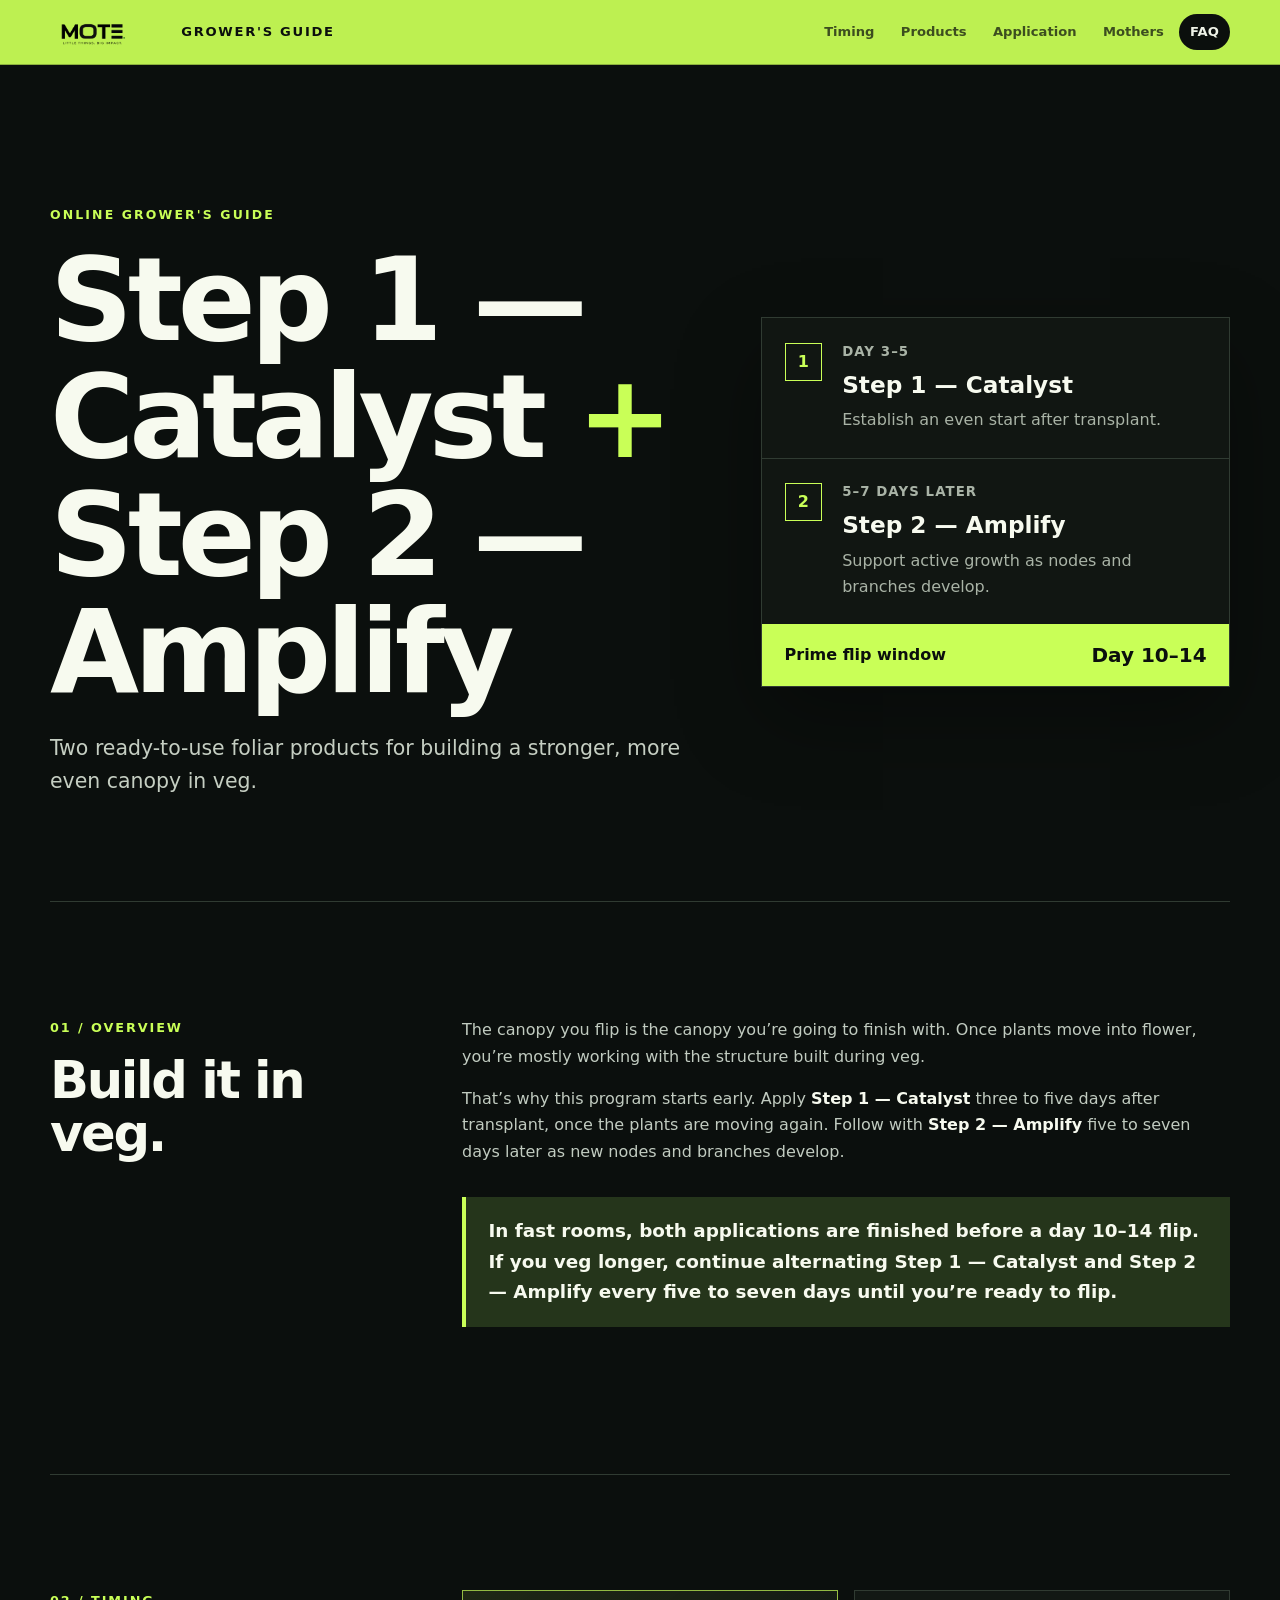
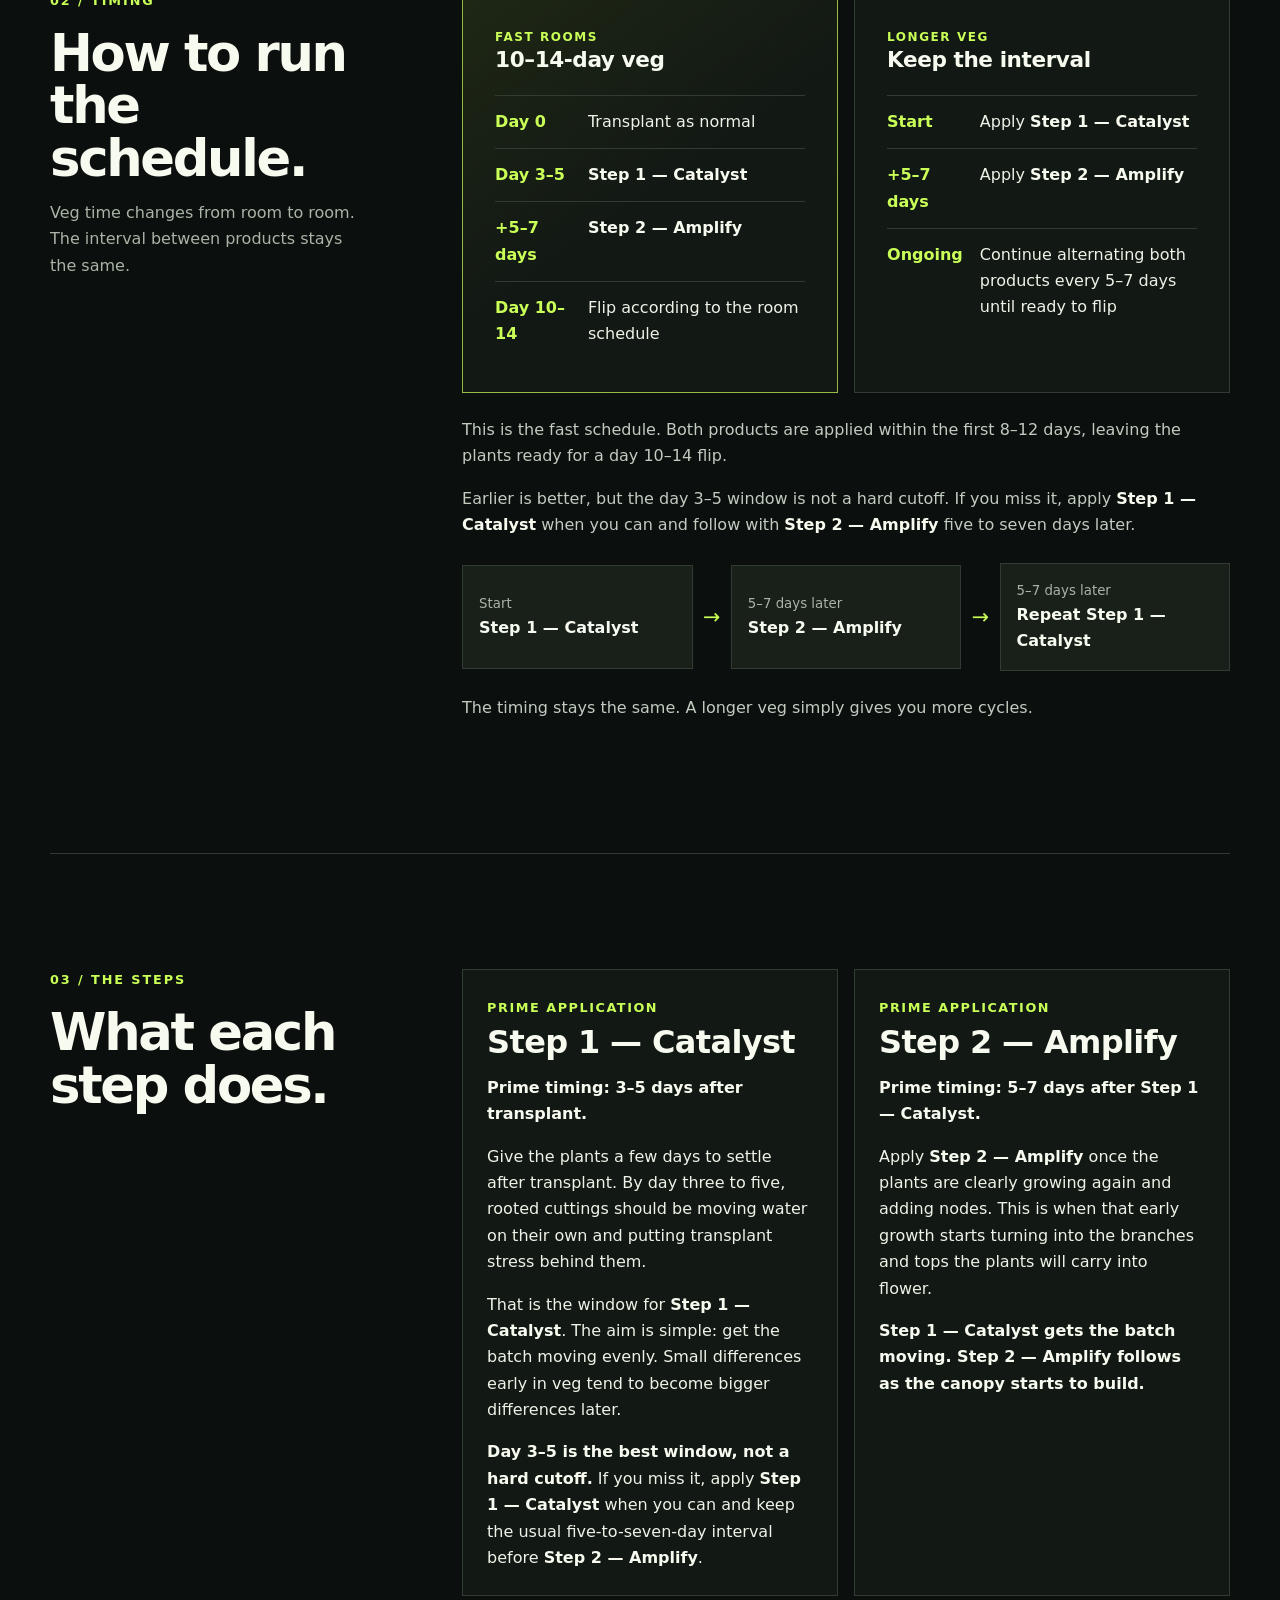
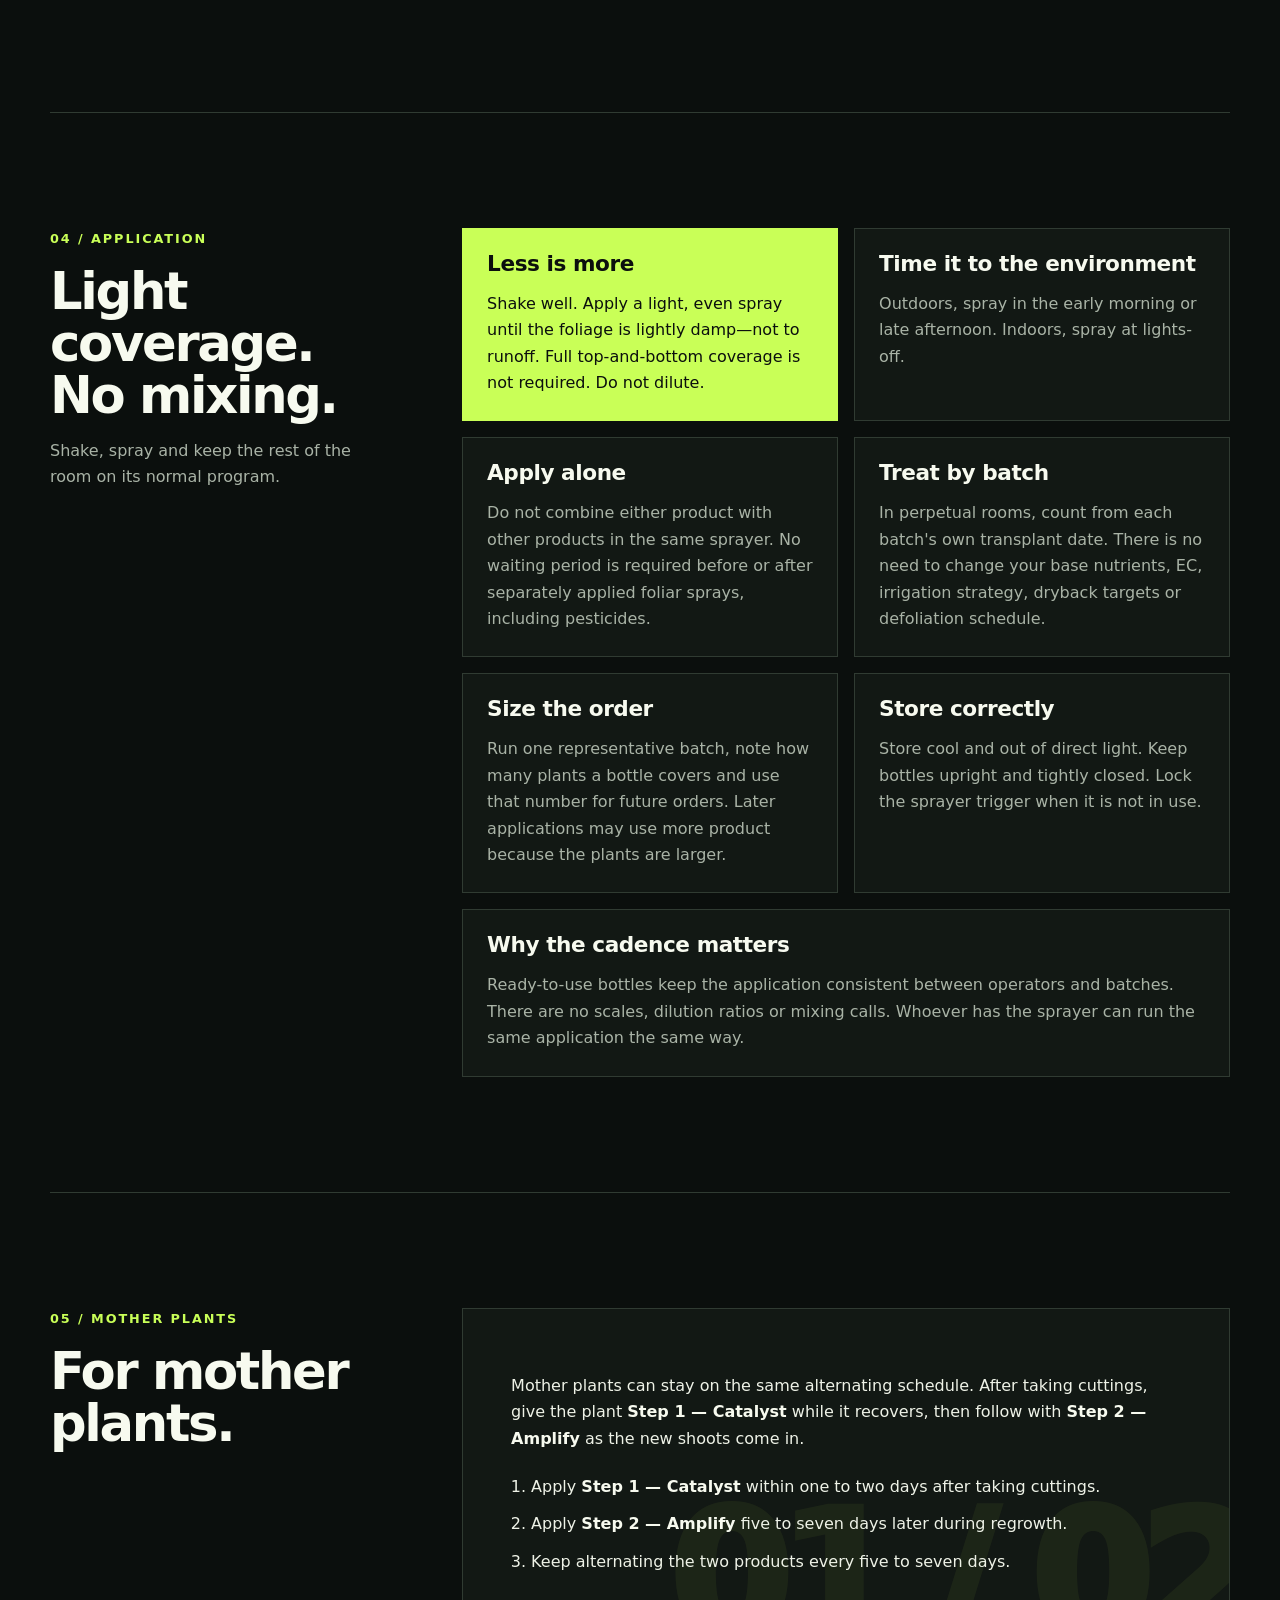
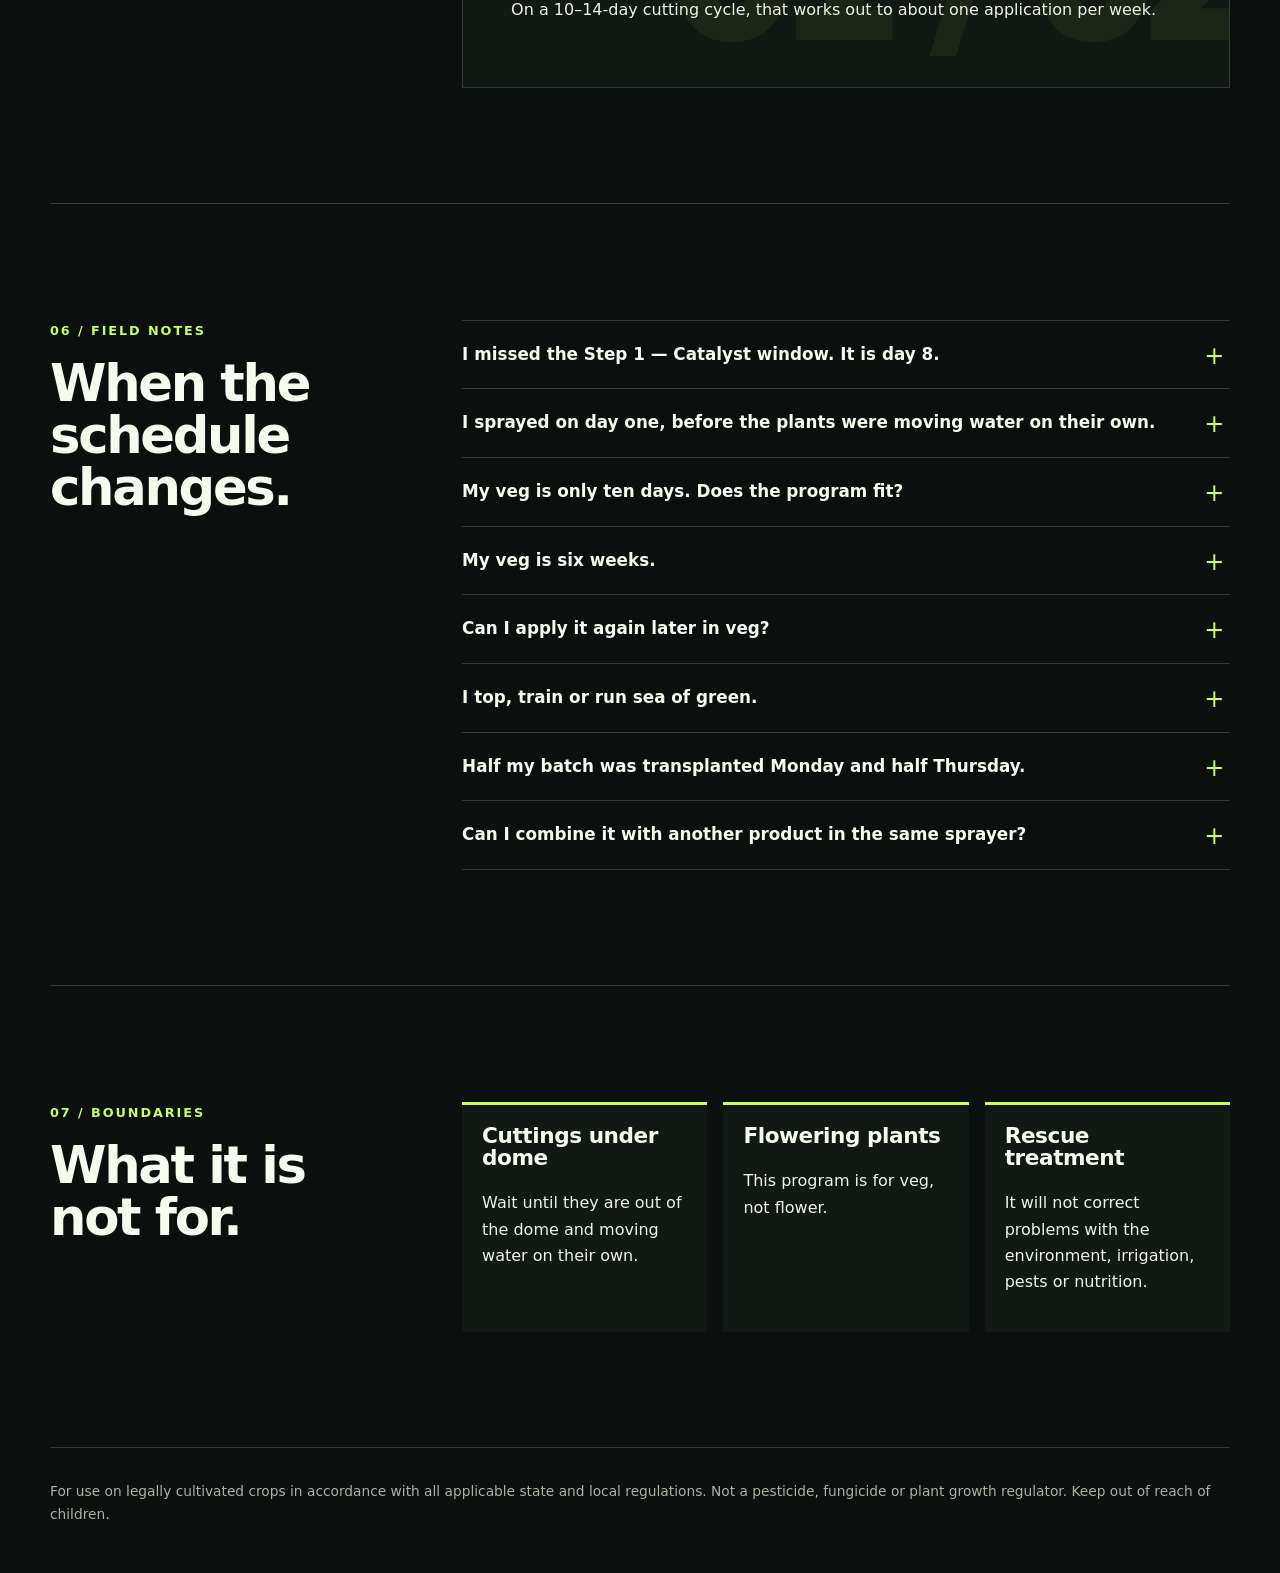
==== growers-guide/index.html @ 4ecca961 "Publish Mote website and grower's guide" ====
<!doctype html>
<html lang="en">
<head>
  <meta charset="utf-8">
  <meta name="viewport" content="width=device-width, initial-scale=1">
  <title>Mote Grower's Guide | Step 1 — Catalyst + Step 2 — Amplify</title>
  <meta name="description" content="Mote application timing and operating guidance for Step 1 — Catalyst and Step 2 — Amplify.">
  <meta name="theme-color" content="#0b0f0d">
  <link rel="icon" type="image/svg+xml" href="data:image/svg+xml,%3Csvg xmlns='http://www.w3.org/2000/svg' viewBox='0 0 64 64'%3E%3Crect width='64' height='64' rx='13' fill='%230b0f0d'/%3E%3Cpath d='M14 42h15V27h21' fill='none' stroke='%23c9ff57' stroke-width='8' stroke-linecap='square'/%3E%3C/svg%3E">
  <style>
    :root {
      color-scheme: dark;
      --ink: #0b0f0d;
      --panel: #121814;
      --panel-2: #182019;
      --paper: #eef2e7;
      --muted: #a9b3a6;
      --line: #303b32;
      --acid: #c9ff57;
      --acid-soft: #25351b;
      --white: #f7faef;
      --max: 1180px;
      --radius: 1rem;
    }

    * { box-sizing: border-box; }
    html { scroll-behavior: smooth; scroll-padding-top: 5rem; }
    body {
      margin: 0;
      background:
        radial-gradient(circle at 76% -10%, rgba(201,255,87,.09), transparent 28rem),
        var(--ink);
      color: var(--paper);
      font-family: Inter, ui-sans-serif, system-ui, -apple-system, BlinkMacSystemFont, "Segoe UI", sans-serif;
      font-size: 1rem;
      line-height: 1.65;
    }

    a { color: inherit; }
    strong { color: var(--white); }
    ::selection { background: var(--acid); color: var(--ink); }

    .topbar {
      position: sticky;
      top: 0;
      z-index: 10;
      border-bottom: 1px solid rgba(11,15,13,.28);
      background: rgba(201,255,87,.94);
      backdrop-filter: blur(14px);
    }

    .topbar-inner {
      width: min(var(--max), calc(100% - 2rem));
      min-height: 4rem;
      margin: auto;
      display: flex;
      align-items: center;
      justify-content: space-between;
      gap: 1rem;
    }

    .brand {
      display: inline-flex;
      align-items: center;
      gap: .8rem;
      text-decoration: none;
      color: var(--ink);
      font-size: .82rem;
      font-weight: 800;
      letter-spacing: .13em;
      text-transform: uppercase;
      white-space: nowrap;
    }

    .brand-logo {
      display: block;
      width: 7.4rem;
      height: 2rem;
      object-fit: contain;
      object-position: left center;
    }

    .quick-nav {
      display: flex;
      gap: .25rem;
      overflow-x: auto;
      scrollbar-width: none;
    }

    .quick-nav::-webkit-scrollbar { display: none; }
    .quick-nav a {
      padding: .45rem .7rem;
      border-radius: 999px;
      color: rgba(11,15,13,.72);
      text-decoration: none;
      font-size: .82rem;
      font-weight: 700;
      white-space: nowrap;
    }
    .quick-nav a:hover,
    .quick-nav a:focus-visible,
    .quick-nav a.active {
      color: var(--paper);
      background: var(--ink);
      outline: none;
    }

    main {
      width: min(var(--max), calc(100% - 2rem));
      margin: 0 auto;
    }

    .hero {
      min-height: calc(100vh - 4rem);
      padding: clamp(3rem, 8vw, 7rem) 0 4rem;
      display: grid;
      grid-template-columns: minmax(0, 1.15fr) minmax(20rem, .85fr);
      gap: clamp(2rem, 6vw, 6rem);
      align-items: center;
    }

    .eyebrow {
      margin: 0 0 1rem;
      color: var(--acid);
      font-size: .78rem;
      font-weight: 850;
      letter-spacing: .17em;
      text-transform: uppercase;
    }

    h1, h2, h3 {
      margin-top: 0;
      color: var(--white);
      line-height: 1.02;
      letter-spacing: -.045em;
    }

    h1 {
      max-width: 9ch;
      margin-bottom: 1.25rem;
      font-size: clamp(3.6rem, 9vw, 7.7rem);
      font-weight: 900;
    }

    h1 span { color: var(--acid); }
    h2 { margin-bottom: 1rem; font-size: clamp(2.1rem, 5vw, 4.2rem); }
    h3 { font-size: 1.35rem; letter-spacing: -.02em; }

    .lede {
      max-width: 42rem;
      margin: 0;
      color: #c5cec2;
      font-size: clamp(1.08rem, 2vw, 1.28rem);
    }

    .step-stack {
      border: 1px solid var(--line);
      background: rgba(18,24,20,.84);
      box-shadow: 0 2rem 5rem rgba(0,0,0,.32);
    }

    .step {
      position: relative;
      padding: 1.4rem 1.5rem 1.5rem 5rem;
      min-height: 7.4rem;
    }
    .step + .step { border-top: 1px solid var(--line); }
    .step-number {
      position: absolute;
      left: 1.4rem;
      top: 1.55rem;
      width: 2.35rem;
      height: 2.35rem;
      display: grid;
      place-items: center;
      border: 1px solid var(--acid);
      color: var(--acid);
      font-weight: 900;
    }
    .step small {
      display: block;
      color: var(--muted);
      font-weight: 750;
      text-transform: uppercase;
      letter-spacing: .08em;
    }
    .step b {
      display: block;
      margin: .2rem 0;
      color: var(--white);
      font-size: 1.45rem;
    }
    .step p { margin: 0; color: var(--muted); }

    .flip-band {
      padding: .9rem 1.4rem;
      display: flex;
      align-items: center;
      justify-content: space-between;
      gap: 1rem;
      background: var(--acid);
      color: var(--ink);
      font-weight: 850;
    }
    .flip-band span:last-child { font-size: 1.25rem; }

    .section {
      padding: clamp(4.5rem, 9vw, 8rem) 0;
      border-top: 1px solid var(--line);
    }

    .section-grid {
      display: grid;
      grid-template-columns: minmax(13rem, .42fr) minmax(0, 1fr);
      gap: clamp(2rem, 7vw, 7rem);
    }

    .section-label {
      position: sticky;
      top: 6rem;
      align-self: start;
    }
    .section-label .index {
      display: block;
      margin-bottom: 1rem;
      color: var(--acid);
      font-size: .8rem;
      font-weight: 850;
      letter-spacing: .15em;
    }
    .section-label h2 { font-size: clamp(2rem, 4vw, 3.4rem); }
    .section-label p { color: var(--muted); }

    .prose { max-width: 48rem; }
    .prose > p:first-child { margin-top: 0; }
    .prose p { color: #c1cbc0; }
    .schedule-grid + .prose,
    .cycle + .prose { margin-top: 1.5rem; }
    .prose .pull {
      margin: 2rem 0;
      padding: 1.2rem 1.4rem;
      border-left: 4px solid var(--acid);
      background: var(--acid-soft);
      color: var(--white);
      font-size: 1.15rem;
      font-weight: 750;
    }

    .schedule-grid {
      display: grid;
      grid-template-columns: repeat(2, minmax(0, 1fr));
      gap: 1rem;
    }
    .schedule-card {
      padding: clamp(1.3rem, 3vw, 2rem);
      border: 1px solid var(--line);
      background: var(--panel);
    }
    .schedule-card.primary {
      border-color: rgba(201,255,87,.7);
      background: linear-gradient(145deg, rgba(201,255,87,.1), var(--panel) 52%);
    }
    .kicker {
      color: var(--acid);
      font-size: .75rem;
      font-weight: 850;
      letter-spacing: .13em;
      text-transform: uppercase;
    }

    .timeline {
      margin: 1.5rem 0 0;
      padding: 0;
      list-style: none;
    }
    .timeline li {
      display: grid;
      grid-template-columns: 4.8rem 1fr;
      gap: 1rem;
      padding: .8rem 0;
      border-top: 1px solid var(--line);
    }
    .timeline time {
      color: var(--acid);
      font-weight: 850;
    }

    .cycle {
      margin-top: 1.5rem;
      display: grid;
      grid-template-columns: 1fr auto 1fr auto 1fr;
      align-items: center;
      gap: .65rem;
    }
    .cycle-node {
      min-height: 6.5rem;
      padding: 1rem;
      display: grid;
      align-content: center;
      border: 1px solid var(--line);
      background: var(--panel-2);
    }
    .cycle-node small { color: var(--muted); }
    .cycle-arrow { color: var(--acid); font-size: 1.3rem; }

    .product-grid,
    .rules {
      display: grid;
      grid-template-columns: repeat(2, minmax(0, 1fr));
      gap: 1rem;
    }
    .product,
    .rule {
      padding: 1.5rem;
      border: 1px solid var(--line);
      background: var(--panel);
    }
    .product .number {
      color: var(--acid);
      font-size: .8rem;
      font-weight: 900;
      letter-spacing: .12em;
      text-transform: uppercase;
    }
    .product h3 { margin: .35rem 0 1rem; font-size: 2rem; }
    .product p:last-child, .rule p:last-child { margin-bottom: 0; }
    .rule h3 { margin-bottom: .65rem; }
    .rule p { color: var(--muted); }
    .rule.wide { grid-column: 1 / -1; }
    .rule.acid {
      background: var(--acid);
      border-color: var(--acid);
      color: var(--ink);
    }
    .rule.acid h3,
    .rule.acid p,
    .rule.acid strong { color: var(--ink); }

    .mother {
      position: relative;
      overflow: hidden;
      padding: clamp(1.5rem, 4vw, 3rem);
      border: 1px solid var(--line);
      background: var(--panel);
    }
    .mother::after {
      content: "01 / 02";
      position: absolute;
      right: -1rem;
      bottom: -2.4rem;
      color: rgba(201,255,87,.06);
      font-size: clamp(5rem, 14vw, 11rem);
      font-weight: 950;
      letter-spacing: -.08em;
      pointer-events: none;
    }
    .mother p, .mother ol { position: relative; z-index: 1; }
    .mother ol { padding-left: 1.25rem; }
    .mother li { padding: .35rem 0; }

    .faq-list { border-top: 1px solid var(--line); }
    details { border-bottom: 1px solid var(--line); }
    summary {
      padding: 1.25rem 3rem 1.25rem 0;
      cursor: pointer;
      color: var(--white);
      font-size: 1.05rem;
      font-weight: 800;
      list-style: none;
      position: relative;
    }
    summary::-webkit-details-marker { display: none; }
    summary::after {
      content: "+";
      position: absolute;
      right: .35rem;
      top: 1rem;
      color: var(--acid);
      font-size: 1.5rem;
      font-weight: 500;
    }
    details[open] summary::after { content: "−"; }
    details p { margin: -.35rem 3rem 1.4rem 0; color: var(--muted); }

    .limits {
      display: grid;
      grid-template-columns: repeat(3, minmax(0, 1fr));
      gap: 1rem;
    }
    .limit {
      padding: 1.25rem;
      border-top: 3px solid var(--acid);
      background: var(--panel);
    }

    footer {
      width: min(var(--max), calc(100% - 2rem));
      margin: 0 auto;
      padding: 2rem 0 3rem;
      border-top: 1px solid var(--line);
      color: var(--muted);
      font-size: .86rem;
    }

    @media (max-width: 860px) {
      .hero { min-height: auto; grid-template-columns: 1fr; }
      .section-grid { grid-template-columns: 1fr; }
      .section-label { position: static; }
      .section-label p { max-width: 38rem; }
      .quick-nav { max-width: 67vw; }
    }

    @media (max-width: 640px) {
      .topbar-inner { width: min(100% - 1rem, var(--max)); }
      .brand span:last-child { display: none; }
      main, footer { width: min(100% - 1.25rem, var(--max)); }
      h1 { font-size: clamp(3.2rem, 18vw, 5rem); }
      .hero { padding-top: 3.5rem; }
      .schedule-grid,
      .product-grid,
      .rules,
      .limits { grid-template-columns: 1fr; }
      .cycle { grid-template-columns: 1fr; }
      .cycle-arrow { transform: rotate(90deg); justify-self: center; }
      .quick-nav a { font-size: .75rem; padding-inline: .6rem; }
      .step { padding-left: 4.5rem; }
    }

    @media (prefers-reduced-motion: reduce) {
      html { scroll-behavior: auto; }
    }

    @media print {
      :root { color-scheme: light; }
      body { background: white; color: #111; }
      .topbar { display: none; }
      main, footer { width: 100%; }
      .hero { min-height: auto; padding: 2rem 0; grid-template-columns: 1fr 1fr; }
      .section { padding: 2rem 0; break-inside: avoid; }
      .section-label { position: static; }
      .step-stack, .schedule-card, .product, .rule, .mother, .limit { box-shadow: none; }
    }
  </style>
</head>
<body>
  <header class="topbar">
    <div class="topbar-inner">
      <a class="brand" href="#top" aria-label="Mote Step 1 — Catalyst and Step 2 — Amplify guide home">
      <img class="brand-logo" src="../assets/mote-logo-primary.png" alt="Mote">
        <span>Grower's Guide</span>
      </a>
      <nav class="quick-nav" aria-label="Guide sections">
        <a href="#timing">Timing</a>
        <a href="#products">Products</a>
        <a href="#application">Application</a>
        <a href="#mothers">Mothers</a>
        <a href="#faq">FAQ</a>
      </nav>
    </div>
  </header>

  <main id="top">
    <section class="hero" aria-labelledby="page-title">
      <div>
        <p class="eyebrow">Online grower's guide</p>
        <h1 id="page-title">Step 1 — Catalyst <span>+</span> Step 2 — Amplify</h1>
        <p class="lede">Two ready-to-use foliar products for building a stronger, more even canopy in veg.</p>
      </div>

      <div class="step-stack" aria-label="Prime 10 to 14 day schedule">
        <div class="step">
          <span class="step-number">1</span>
          <small>Day 3–5</small>
          <b>Step 1 — Catalyst</b>
          <p>Establish an even start after transplant.</p>
        </div>
        <div class="step">
          <span class="step-number">2</span>
          <small>5–7 days later</small>
          <b>Step 2 — Amplify</b>
          <p>Support active growth as nodes and branches develop.</p>
        </div>
        <div class="flip-band">
          <span>Prime flip window</span>
          <span>Day 10–14</span>
        </div>
      </div>
    </section>

    <section class="section" id="overview">
      <div class="section-grid">
        <header class="section-label">
          <span class="index">01 / OVERVIEW</span>
          <h2>Build it in veg.</h2>
        </header>
        <div class="prose">
          <p>The canopy you flip is the canopy you’re going to finish with. Once plants move into flower, you’re mostly working with the structure built during veg.</p>
          <p>That’s why this program starts early. Apply <strong>Step 1 — Catalyst</strong> three to five days after transplant, once the plants are moving again. Follow with <strong>Step 2 — Amplify</strong> five to seven days later as new nodes and branches develop.</p>
          <div class="pull">In fast rooms, both applications are finished before a day 10–14 flip. If you veg longer, continue alternating <strong>Step 1 — Catalyst</strong> and <strong>Step 2 — Amplify</strong> every five to seven days until you’re ready to flip.</div>
        </div>
      </div>
    </section>

    <section class="section" id="timing">
      <div class="section-grid">
        <header class="section-label">
          <span class="index">02 / TIMING</span>
          <h2>How to run the schedule.</h2>
          <p>Veg time changes from room to room. The interval between products stays the same.</p>
        </header>
        <div>
          <div class="schedule-grid">
            <article class="schedule-card primary">
              <span class="kicker">Fast rooms</span>
              <h3>10–14-day veg</h3>
              <ul class="timeline">
                <li><time>Day 0</time><span>Transplant as normal</span></li>
                <li><time>Day 3–5</time><span><strong>Step 1 — Catalyst</strong></span></li>
                <li><time>+5–7 days</time><span><strong>Step 2 — Amplify</strong></span></li>
                <li><time>Day 10–14</time><span>Flip according to the room schedule</span></li>
              </ul>
            </article>
            <article class="schedule-card">
              <span class="kicker">Longer veg</span>
              <h3>Keep the interval</h3>
              <ul class="timeline">
                <li><time>Start</time><span>Apply <strong>Step 1 — Catalyst</strong></span></li>
                <li><time>+5–7 days</time><span>Apply <strong>Step 2 — Amplify</strong></span></li>
                <li><time>Ongoing</time><span>Continue alternating both products every 5–7 days until ready to flip</span></li>
              </ul>
            </article>
          </div>

          <div class="prose">
            <p>This is the fast schedule. Both products are applied within the first 8–12 days, leaving the plants ready for a day 10–14 flip.</p>
            <p>Earlier is better, but the day 3–5 window is not a hard cutoff. If you miss it, apply <strong>Step 1 — Catalyst</strong> when you can and follow with <strong>Step 2 — Amplify</strong> five to seven days later.</p>
          </div>

          <div class="cycle" aria-label="Alternating application cycle">
            <div class="cycle-node"><small>Start</small><strong>Step 1 — Catalyst</strong></div>
            <span class="cycle-arrow" aria-hidden="true">→</span>
            <div class="cycle-node"><small>5–7 days later</small><strong>Step 2 — Amplify</strong></div>
            <span class="cycle-arrow" aria-hidden="true">→</span>
            <div class="cycle-node"><small>5–7 days later</small><strong>Repeat Step 1 — Catalyst</strong></div>
          </div>
          <div class="prose">
            <p>The timing stays the same. A longer veg simply gives you more cycles.</p>
          </div>
        </div>
      </div>
    </section>

    <section class="section" id="products">
      <div class="section-grid">
        <header class="section-label">
          <span class="index">03 / THE STEPS</span>
          <h2>What each step does.</h2>
        </header>
        <div class="product-grid">
          <article class="product">
            <span class="number">Prime application</span>
            <h3>Step 1 — Catalyst</h3>
            <p><strong>Prime timing: 3–5 days after transplant.</strong></p>
            <p>Give the plants a few days to settle after transplant. By day three to five, rooted cuttings should be moving water on their own and putting transplant stress behind them.</p>
            <p>That is the window for <strong>Step 1 — Catalyst</strong>. The aim is simple: get the batch moving evenly. Small differences early in veg tend to become bigger differences later.</p>
            <p><strong>Day 3–5 is the best window, not a hard cutoff.</strong> If you miss it, apply <strong>Step 1 — Catalyst</strong> when you can and keep the usual five-to-seven-day interval before <strong>Step 2 — Amplify</strong>.</p>
          </article>
          <article class="product">
            <span class="number">Prime application</span>
            <h3>Step 2 — Amplify</h3>
            <p><strong>Prime timing: 5–7 days after Step 1 — Catalyst.</strong></p>
            <p>Apply <strong>Step 2 — Amplify</strong> once the plants are clearly growing again and adding nodes. This is when that early growth starts turning into the branches and tops the plants will carry into flower.</p>
            <p><strong>Step 1 — Catalyst gets the batch moving. Step 2 — Amplify follows as the canopy starts to build.</strong></p>
          </article>
        </div>
      </div>
    </section>

    <section class="section" id="application">
      <div class="section-grid">
        <header class="section-label">
          <span class="index">04 / APPLICATION</span>
          <h2>Light coverage. No mixing.</h2>
          <p>Shake, spray and keep the rest of the room on its normal program.</p>
        </header>
        <div class="rules">
          <article class="rule acid">
            <h3>Less is more</h3>
            <p>Shake well. Apply a light, even spray until the foliage is lightly damp—not to runoff. Full top-and-bottom coverage is not required. Do not dilute.</p>
          </article>
          <article class="rule">
            <h3>Time it to the environment</h3>
            <p>Outdoors, spray in the early morning or late afternoon. Indoors, spray at lights-off.</p>
          </article>
          <article class="rule">
            <h3>Apply alone</h3>
            <p>Do not combine either product with other products in the same sprayer. No waiting period is required before or after separately applied foliar sprays, including pesticides.</p>
          </article>
          <article class="rule">
            <h3>Treat by batch</h3>
            <p>In perpetual rooms, count from each batch's own transplant date. There is no need to change your base nutrients, EC, irrigation strategy, dryback targets or defoliation schedule.</p>
          </article>
          <article class="rule">
            <h3>Size the order</h3>
            <p>Run one representative batch, note how many plants a bottle covers and use that number for future orders. Later applications may use more product because the plants are larger.</p>
          </article>
          <article class="rule">
            <h3>Store correctly</h3>
            <p>Store cool and out of direct light. Keep bottles upright and tightly closed. Lock the sprayer trigger when it is not in use.</p>
          </article>
          <article class="rule wide">
            <h3>Why the cadence matters</h3>
            <p>Ready-to-use bottles keep the application consistent between operators and batches. There are no scales, dilution ratios or mixing calls. Whoever has the sprayer can run the same application the same way.</p>
          </article>
        </div>
      </div>
    </section>

    <section class="section" id="mothers">
      <div class="section-grid">
        <header class="section-label">
          <span class="index">05 / MOTHER PLANTS</span>
          <h2>For mother plants.</h2>
        </header>
        <article class="mother">
          <p>Mother plants can stay on the same alternating schedule. After taking cuttings, give the plant <strong>Step 1 — Catalyst</strong> while it recovers, then follow with <strong>Step 2 — Amplify</strong> as the new shoots come in.</p>
          <ol>
            <li>Apply <strong>Step 1 — Catalyst</strong> within one to two days after taking cuttings.</li>
            <li>Apply <strong>Step 2 — Amplify</strong> five to seven days later during regrowth.</li>
            <li>Keep alternating the two products every five to seven days.</li>
          </ol>
          <p>On a 10–14-day cutting cycle, that works out to about one application per week.</p>
        </article>
      </div>
    </section>

    <section class="section" id="faq">
      <div class="section-grid">
        <header class="section-label">
          <span class="index">06 / FIELD NOTES</span>
          <h2>When the schedule changes.</h2>
        </header>
        <div class="faq-list">
          <details>
            <summary>I missed the Step 1 — Catalyst window. It is day 8.</summary>
            <p>Apply Step 1 — Catalyst when you can, then apply Step 2 — Amplify five to seven days later. Day three to five is the best window, but day eight is not too late.</p>
          </details>
          <details>
            <summary>I sprayed on day one, before the plants were moving water on their own.</summary>
            <p>Stay on schedule. Apply Step 2 — Amplify five to seven days later, once the plants are moving and growing again.</p>
          </details>
          <details>
            <summary>My veg is only ten days. Does the program fit?</summary>
            <p>Yes. Apply Step 1 — Catalyst on day three and Step 2 — Amplify five days later. Both applications are finished by day eight.</p>
          </details>
          <details>
            <summary>My veg is six weeks.</summary>
            <p>Apply Step 1 — Catalyst, followed by Step 2 — Amplify five to seven days later. Continue alternating the two products every five to seven days until the plants are ready to flip.</p>
          </details>
          <details>
            <summary>Can I apply it again later in veg?</summary>
            <p>Yes. Keep alternating Step 1 — Catalyst and Step 2 — Amplify every five to seven days until the plants are ready to flip.</p>
          </details>
          <details>
            <summary>I top, train or run sea of green.</summary>
            <p>Keep doing what works in your room. These products do not replace topping, training, spacing or trellising.</p>
          </details>
          <details>
            <summary>Half my batch was transplanted Monday and half Thursday.</summary>
            <p>Treat them as two batches and count from each transplant date. Do not combine the spray days just to make the calendar easier.</p>
          </details>
          <details>
            <summary>Can I combine it with another product in the same sprayer?</summary>
            <p>No. Spray each product on its own. There is no required waiting period before or after other foliar sprays, including pesticides.</p>
          </details>
        </div>
      </div>
    </section>

    <section class="section" id="limits">
      <div class="section-grid">
        <header class="section-label">
          <span class="index">07 / BOUNDARIES</span>
          <h2>What it is not for.</h2>
        </header>
        <div class="limits">
          <article class="limit">
            <h3>Cuttings under dome</h3>
            <p>Wait until they are out of the dome and moving water on their own.</p>
          </article>
          <article class="limit">
            <h3>Flowering plants</h3>
            <p>This program is for veg, not flower.</p>
          </article>
          <article class="limit">
            <h3>Rescue treatment</h3>
            <p>It will not correct problems with the environment, irrigation, pests or nutrition.</p>
          </article>
        </div>
      </div>
    </section>
  </main>

  <footer>
    For use on legally cultivated crops in accordance with all applicable state and local regulations. Not a pesticide, fungicide or plant growth regulator. Keep out of reach of children.
  </footer>

  <script>
    const links = [...document.querySelectorAll('.quick-nav a')];
    const sections = links.map(link => document.querySelector(link.hash)).filter(Boolean);
    const observer = new IntersectionObserver(entries => {
      entries.forEach(entry => {
        if (!entry.isIntersecting) return;
        links.forEach(link => link.classList.toggle('active', link.hash === '#' + entry.target.id));
      });
    }, { rootMargin: '-20% 0px -70% 0px' });
    sections.forEach(section => observer.observe(section));
  </script>
</body>
</html>
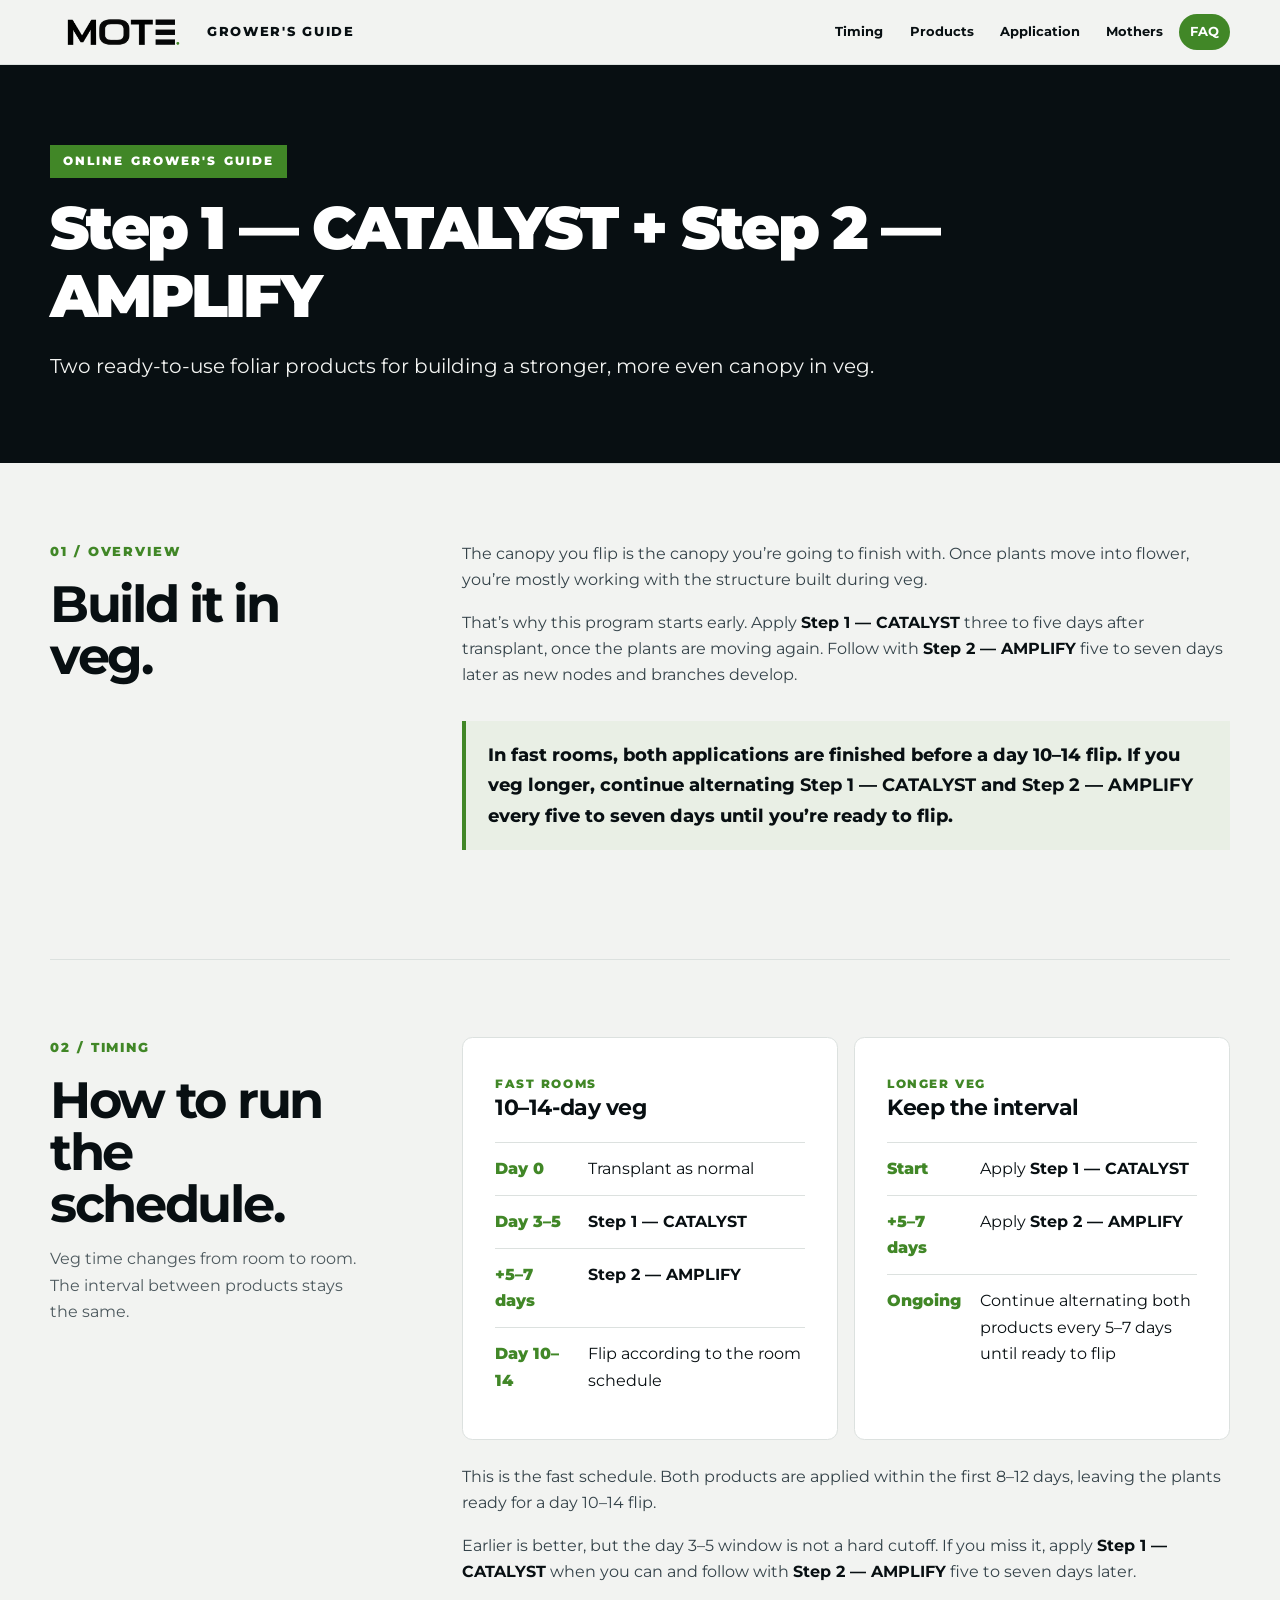
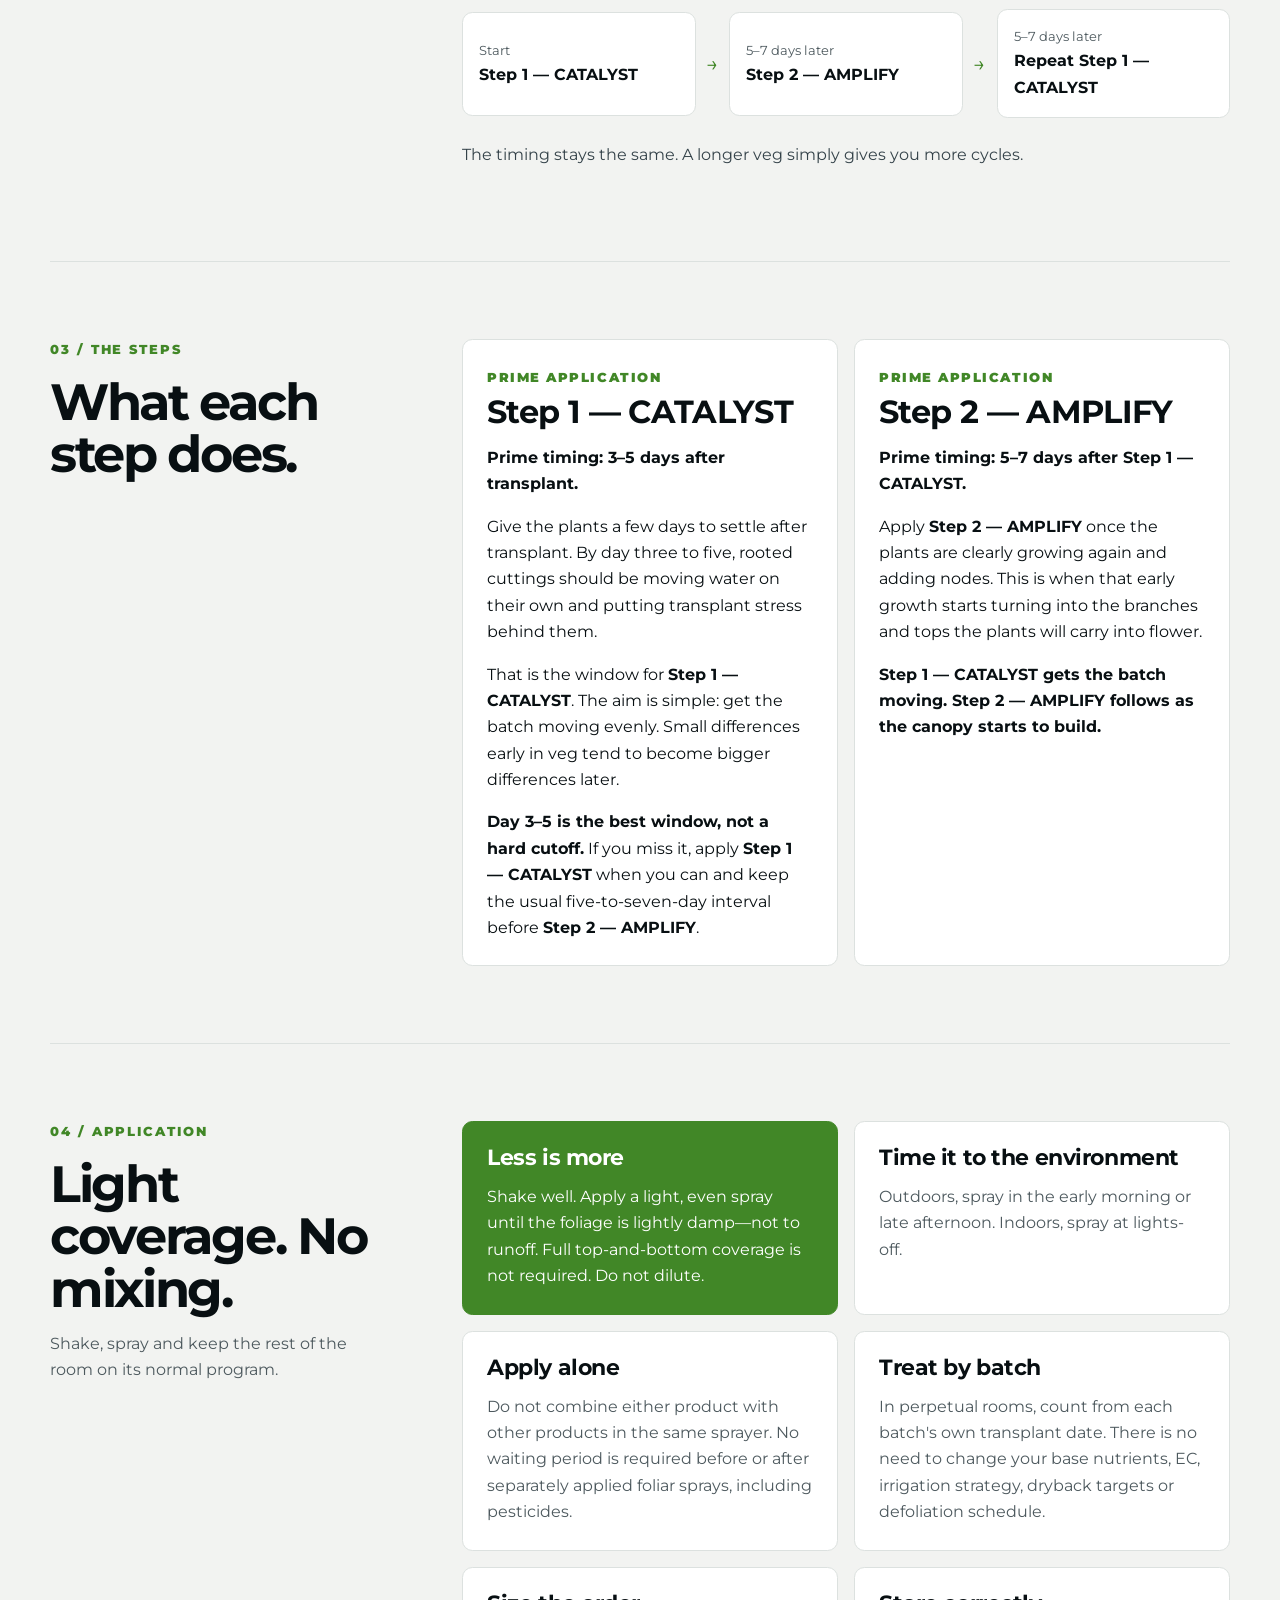
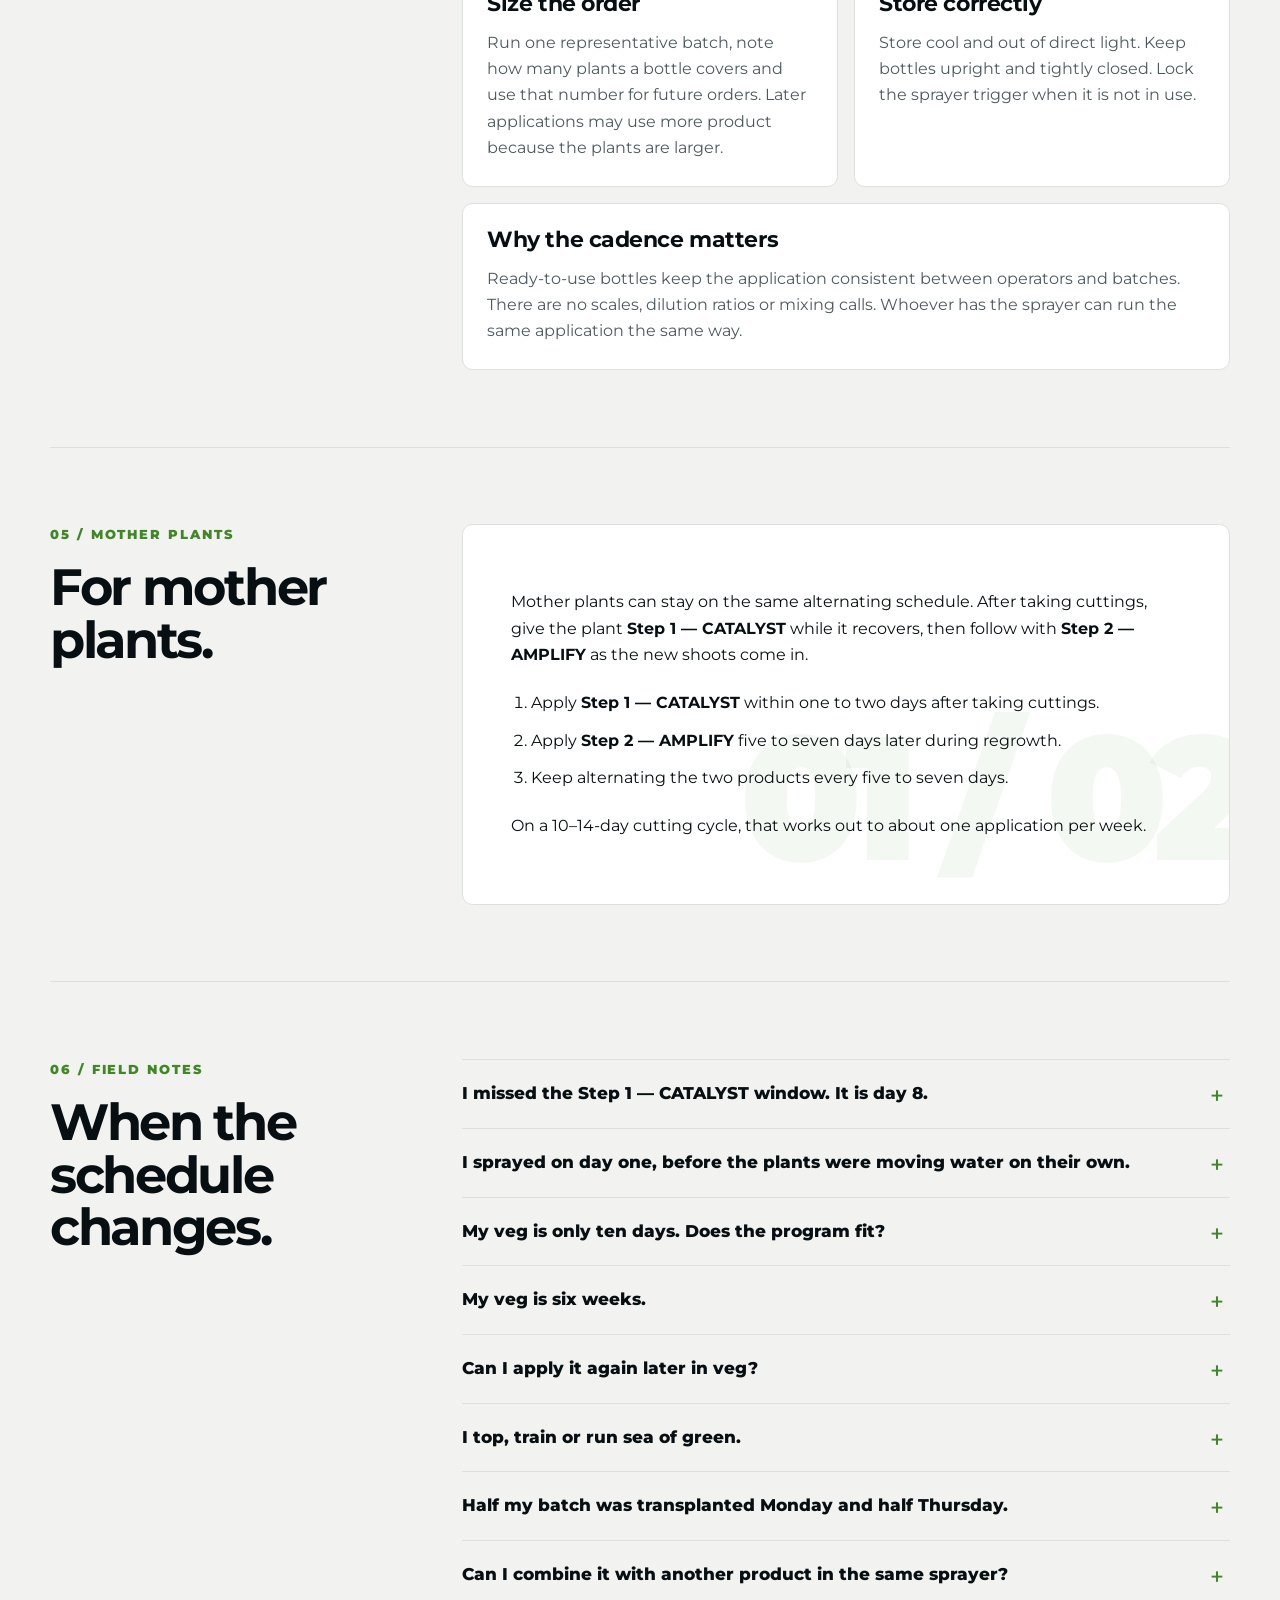
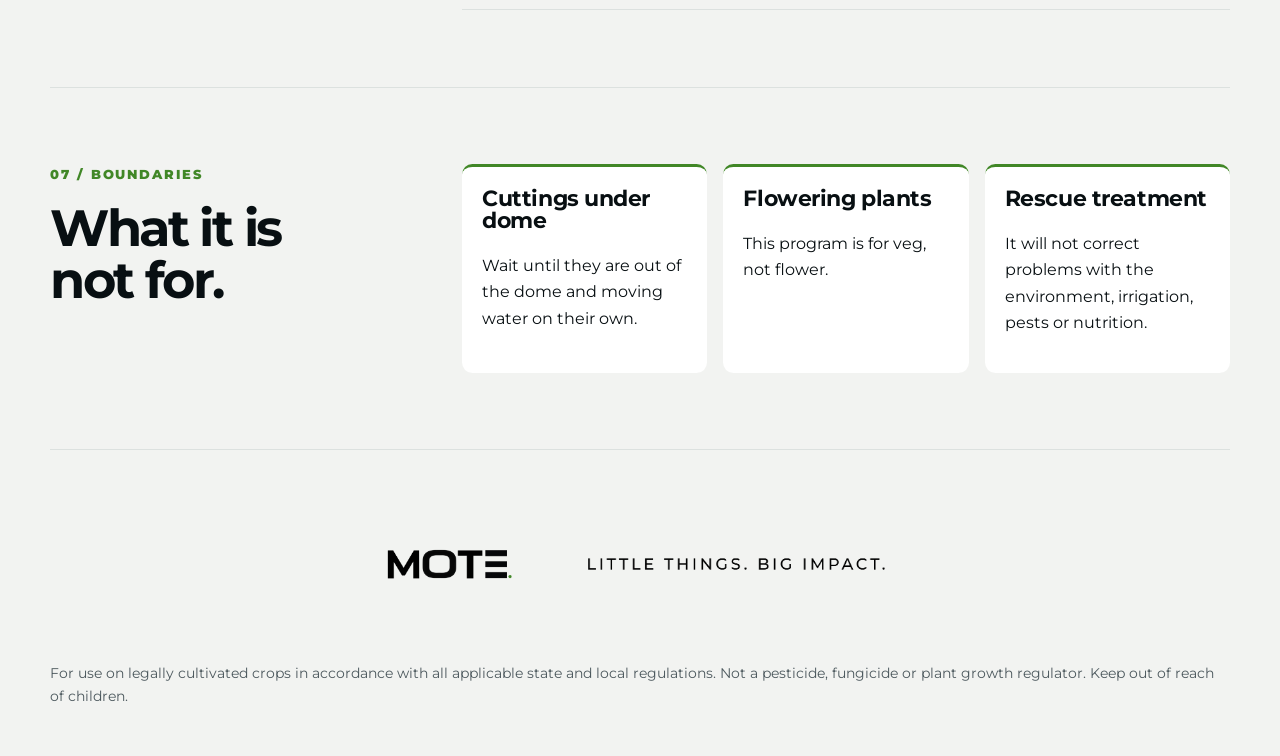
==== commit dfbaebf0: "Apply approved Mote branding, Montserrat and uppercase product names" ====
--- a/growers-guide/index.html
+++ b/growers-guide/index.html
@@ -3,14 +3,17 @@
 <head>
   <meta charset="utf-8">
   <meta name="viewport" content="width=device-width, initial-scale=1">
-  <title>Mote Grower's Guide | Step 1 — Catalyst + Step 2 — Amplify</title>
-  <meta name="description" content="Mote application timing and operating guidance for Step 1 — Catalyst and Step 2 — Amplify.">
-  <meta name="theme-color" content="#0b0f0d">
-  <link rel="icon" type="image/svg+xml" href="data:image/svg+xml,%3Csvg xmlns='http://www.w3.org/2000/svg' viewBox='0 0 64 64'%3E%3Crect width='64' height='64' rx='13' fill='%230b0f0d'/%3E%3Cpath d='M14 42h15V27h21' fill='none' stroke='%23c9ff57' stroke-width='8' stroke-linecap='square'/%3E%3C/svg%3E">
+  <title>Mote Grower's Guide | Step 1 — CATALYST + Step 2 — AMPLIFY</title>
+  <meta name="description" content="Mote application timing and operating guidance for Step 1 — CATALYST and Step 2 — AMPLIFY.">
+  <meta name="theme-color" content="#080F12">
+  <link rel="icon" type="image/svg+xml" href="data:image/svg+xml,%3Csvg xmlns='http://www.w3.org/2000/svg' viewBox='0 0 64 64'%3E%3Crect width='64' height='64' rx='13' fill='%23080F12'/%3E%3Cpath d='M14 42h15V27h21' fill='none' stroke='%23418727' stroke-width='8' stroke-linecap='square'/%3E%3C/svg%3E">
+  <link rel="preconnect" href="https://fonts.googleapis.com">
+  <link rel="preconnect" href="https://fonts.gstatic.com" crossorigin>
+  <link href="https://fonts.googleapis.com/css2?family=Montserrat:wght@400;500;600;700;800;900&display=swap" rel="stylesheet">
   <style>
     :root {
       color-scheme: dark;
-      --ink: #0b0f0d;
+      --ink: #080F12;
       --panel: #121814;
       --panel-2: #182019;
       --paper: #eef2e7;
@@ -440,13 +443,57 @@
       .section-label { position: static; }
       .step-stack, .schedule-card, .product, .rule, .mother, .limit { box-shadow: none; }
     }
+
+    /* Mote brand: light reading surfaces, dark hero, green accents. */
+    :root {
+      color-scheme: light;
+      --ink: #080F12; --panel: #FFFFFF; --panel-2: #FFFFFF;
+      --paper: #080F12; --white: #080F12; --muted: #4d595e;
+      --line: #dce1df; --acid: #418727; --acid-soft: #e9efe5;
+    }
+    body { background: #F2F3F1; font-family: Montserrat, sans-serif; }
+    .topbar { background: rgba(242,243,241,.97); border-color: var(--line); }
+    .quick-nav a { color: #080F12; }
+    .quick-nav a:hover, .quick-nav a:focus-visible, .quick-nav a.active { background: #418727; color: #FFFFFF; }
+    .brand-logo { width: 9rem; height: 3.4rem; }
+    .hero {
+      position: relative; isolation: isolate; min-height: auto;
+      display: block; padding: clamp(3rem,7vw,5rem) 0;
+      color: #FFFFFF;
+    }
+    .hero::before { content: ""; position: absolute; inset: 0 calc((min(1180px, 100vw - 2rem) - 100vw)/2); background: #080F12; z-index: -1; }
+    h1 { max-width: 24ch; font-size: clamp(2rem,4.7vw,4.2rem); line-height: 1.12; overflow-wrap: anywhere; }
+    .hero h1, .hero h1 span { color: #FFFFFF; }
+    .hero .eyebrow { display: inline-block; background: #418727; color: #FFFFFF; padding: .4rem .8rem; }
+    .lede { color: #F2F3F1; max-width: 52rem; }
+    .step-stack { display: none; }
+    .section { padding: clamp(3rem,6vw,5rem) 0; }
+    .prose p { color: #344249; }
+    .prose .pull { color: #080F12; }
+    .schedule-card, .product, .rule, .mother, .limit, .cycle-node { border-radius: .65rem; }
+    .schedule-card.primary { background: #FFFFFF; border-color: #dce1df; }
+    .rule.acid { background: #418727; }
+    .rule.acid h3, .rule.acid p, .rule.acid strong { color: #FFFFFF; }
+    .mother::after { color: rgba(65,135,39,.06); }
+    .footer-brand { display: flex; justify-content: center; align-items: center; gap: 2rem; padding: 1rem 0 2rem; }
+    .footer-brand .footer-logo { width: 10rem; height: auto; }
+    .footer-brand .footer-tagline { width: min(22rem,55%); height: auto; }
+    @media (max-width:640px) {
+      .topbar-inner { flex-wrap: wrap; justify-content: center; padding: .35rem 0; }
+      .quick-nav { max-width: 100%; width: 100%; justify-content: center; }
+      .hero::before { inset-inline: -.625rem; }
+      .footer-brand { flex-direction: column; gap: .25rem; }
+      .footer-brand .footer-tagline { width: min(22rem,100%); }
+    }
+    @media print { .hero::before { display:none; } .hero h1,.hero h1 span,.lede { color:#080F12; } }
+
   </style>
 </head>
 <body>
   <header class="topbar">
     <div class="topbar-inner">
-      <a class="brand" href="#top" aria-label="Mote Step 1 — Catalyst and Step 2 — Amplify guide home">
-      <img class="brand-logo" src="../assets/mote-logo-primary.png" alt="Mote">
+      <a class="brand" href="#top" aria-label="Mote Step 1 — CATALYST and Step 2 — AMPLIFY guide home">
+      <img class="brand-logo" src="../assets/mote-logo-soft.png" alt="Mote">
         <span>Grower's Guide</span>
       </a>
       <nav class="quick-nav" aria-label="Guide sections">
@@ -463,7 +510,7 @@
     <section class="hero" aria-labelledby="page-title">
       <div>
         <p class="eyebrow">Online grower's guide</p>
-        <h1 id="page-title">Step 1 — Catalyst <span>+</span> Step 2 — Amplify</h1>
+        <h1 id="page-title">Step 1 — CATALYST <span>+</span> Step 2 — AMPLIFY</h1>
         <p class="lede">Two ready-to-use foliar products for building a stronger, more even canopy in veg.</p>
       </div>
 
@@ -471,13 +518,13 @@
         <div class="step">
           <span class="step-number">1</span>
           <small>Day 3–5</small>
-          <b>Step 1 — Catalyst</b>
+          <b>Step 1 — CATALYST</b>
           <p>Establish an even start after transplant.</p>
         </div>
         <div class="step">
           <span class="step-number">2</span>
           <small>5–7 days later</small>
-          <b>Step 2 — Amplify</b>
+          <b>Step 2 — AMPLIFY</b>
           <p>Support active growth as nodes and branches develop.</p>
         </div>
         <div class="flip-band">
@@ -495,8 +542,8 @@
         </header>
         <div class="prose">
           <p>The canopy you flip is the canopy you’re going to finish with. Once plants move into flower, you’re mostly working with the structure built during veg.</p>
-          <p>That’s why this program starts early. Apply <strong>Step 1 — Catalyst</strong> three to five days after transplant, once the plants are moving again. Follow with <strong>Step 2 — Amplify</strong> five to seven days later as new nodes and branches develop.</p>
-          <div class="pull">In fast rooms, both applications are finished before a day 10–14 flip. If you veg longer, continue alternating <strong>Step 1 — Catalyst</strong> and <strong>Step 2 — Amplify</strong> every five to seven days until you’re ready to flip.</div>
+          <p>That’s why this program starts early. Apply <strong>Step 1 — CATALYST</strong> three to five days after transplant, once the plants are moving again. Follow with <strong>Step 2 — AMPLIFY</strong> five to seven days later as new nodes and branches develop.</p>
+          <div class="pull">In fast rooms, both applications are finished before a day 10–14 flip. If you veg longer, continue alternating <strong>Step 1 — CATALYST</strong> and <strong>Step 2 — AMPLIFY</strong> every five to seven days until you’re ready to flip.</div>
         </div>
       </div>
     </section>
@@ -515,8 +562,8 @@
               <h3>10–14-day veg</h3>
               <ul class="timeline">
                 <li><time>Day 0</time><span>Transplant as normal</span></li>
-                <li><time>Day 3–5</time><span><strong>Step 1 — Catalyst</strong></span></li>
-                <li><time>+5–7 days</time><span><strong>Step 2 — Amplify</strong></span></li>
+                <li><time>Day 3–5</time><span><strong>Step 1 — CATALYST</strong></span></li>
+                <li><time>+5–7 days</time><span><strong>Step 2 — AMPLIFY</strong></span></li>
                 <li><time>Day 10–14</time><span>Flip according to the room schedule</span></li>
               </ul>
             </article>
@@ -524,8 +571,8 @@
               <span class="kicker">Longer veg</span>
               <h3>Keep the interval</h3>
               <ul class="timeline">
-                <li><time>Start</time><span>Apply <strong>Step 1 — Catalyst</strong></span></li>
-                <li><time>+5–7 days</time><span>Apply <strong>Step 2 — Amplify</strong></span></li>
+                <li><time>Start</time><span>Apply <strong>Step 1 — CATALYST</strong></span></li>
+                <li><time>+5–7 days</time><span>Apply <strong>Step 2 — AMPLIFY</strong></span></li>
                 <li><time>Ongoing</time><span>Continue alternating both products every 5–7 days until ready to flip</span></li>
               </ul>
             </article>
@@ -533,15 +580,15 @@
 
           <div class="prose">
             <p>This is the fast schedule. Both products are applied within the first 8–12 days, leaving the plants ready for a day 10–14 flip.</p>
-            <p>Earlier is better, but the day 3–5 window is not a hard cutoff. If you miss it, apply <strong>Step 1 — Catalyst</strong> when you can and follow with <strong>Step 2 — Amplify</strong> five to seven days later.</p>
+            <p>Earlier is better, but the day 3–5 window is not a hard cutoff. If you miss it, apply <strong>Step 1 — CATALYST</strong> when you can and follow with <strong>Step 2 — AMPLIFY</strong> five to seven days later.</p>
           </div>
 
           <div class="cycle" aria-label="Alternating application cycle">
-            <div class="cycle-node"><small>Start</small><strong>Step 1 — Catalyst</strong></div>
+            <div class="cycle-node"><small>Start</small><strong>Step 1 — CATALYST</strong></div>
             <span class="cycle-arrow" aria-hidden="true">→</span>
-            <div class="cycle-node"><small>5–7 days later</small><strong>Step 2 — Amplify</strong></div>
+            <div class="cycle-node"><small>5–7 days later</small><strong>Step 2 — AMPLIFY</strong></div>
             <span class="cycle-arrow" aria-hidden="true">→</span>
-            <div class="cycle-node"><small>5–7 days later</small><strong>Repeat Step 1 — Catalyst</strong></div>
+            <div class="cycle-node"><small>5–7 days later</small><strong>Repeat Step 1 — CATALYST</strong></div>
           </div>
           <div class="prose">
             <p>The timing stays the same. A longer veg simply gives you more cycles.</p>
@@ -559,18 +606,18 @@
         <div class="product-grid">
           <article class="product">
             <span class="number">Prime application</span>
-            <h3>Step 1 — Catalyst</h3>
+            <h3>Step 1 — CATALYST</h3>
             <p><strong>Prime timing: 3–5 days after transplant.</strong></p>
             <p>Give the plants a few days to settle after transplant. By day three to five, rooted cuttings should be moving water on their own and putting transplant stress behind them.</p>
-            <p>That is the window for <strong>Step 1 — Catalyst</strong>. The aim is simple: get the batch moving evenly. Small differences early in veg tend to become bigger differences later.</p>
-            <p><strong>Day 3–5 is the best window, not a hard cutoff.</strong> If you miss it, apply <strong>Step 1 — Catalyst</strong> when you can and keep the usual five-to-seven-day interval before <strong>Step 2 — Amplify</strong>.</p>
+            <p>That is the window for <strong>Step 1 — CATALYST</strong>. The aim is simple: get the batch moving evenly. Small differences early in veg tend to become bigger differences later.</p>
+            <p><strong>Day 3–5 is the best window, not a hard cutoff.</strong> If you miss it, apply <strong>Step 1 — CATALYST</strong> when you can and keep the usual five-to-seven-day interval before <strong>Step 2 — AMPLIFY</strong>.</p>
           </article>
           <article class="product">
             <span class="number">Prime application</span>
-            <h3>Step 2 — Amplify</h3>
-            <p><strong>Prime timing: 5–7 days after Step 1 — Catalyst.</strong></p>
-            <p>Apply <strong>Step 2 — Amplify</strong> once the plants are clearly growing again and adding nodes. This is when that early growth starts turning into the branches and tops the plants will carry into flower.</p>
-            <p><strong>Step 1 — Catalyst gets the batch moving. Step 2 — Amplify follows as the canopy starts to build.</strong></p>
+            <h3>Step 2 — AMPLIFY</h3>
+            <p><strong>Prime timing: 5–7 days after Step 1 — CATALYST.</strong></p>
+            <p>Apply <strong>Step 2 — AMPLIFY</strong> once the plants are clearly growing again and adding nodes. This is when that early growth starts turning into the branches and tops the plants will carry into flower.</p>
+            <p><strong>Step 1 — CATALYST gets the batch moving. Step 2 — AMPLIFY follows as the canopy starts to build.</strong></p>
           </article>
         </div>
       </div>
@@ -623,10 +670,10 @@
           <h2>For mother plants.</h2>
         </header>
         <article class="mother">
-          <p>Mother plants can stay on the same alternating schedule. After taking cuttings, give the plant <strong>Step 1 — Catalyst</strong> while it recovers, then follow with <strong>Step 2 — Amplify</strong> as the new shoots come in.</p>
+          <p>Mother plants can stay on the same alternating schedule. After taking cuttings, give the plant <strong>Step 1 — CATALYST</strong> while it recovers, then follow with <strong>Step 2 — AMPLIFY</strong> as the new shoots come in.</p>
           <ol>
-            <li>Apply <strong>Step 1 — Catalyst</strong> within one to two days after taking cuttings.</li>
-            <li>Apply <strong>Step 2 — Amplify</strong> five to seven days later during regrowth.</li>
+            <li>Apply <strong>Step 1 — CATALYST</strong> within one to two days after taking cuttings.</li>
+            <li>Apply <strong>Step 2 — AMPLIFY</strong> five to seven days later during regrowth.</li>
             <li>Keep alternating the two products every five to seven days.</li>
           </ol>
           <p>On a 10–14-day cutting cycle, that works out to about one application per week.</p>
@@ -642,24 +689,24 @@
         </header>
         <div class="faq-list">
           <details>
-            <summary>I missed the Step 1 — Catalyst window. It is day 8.</summary>
-            <p>Apply Step 1 — Catalyst when you can, then apply Step 2 — Amplify five to seven days later. Day three to five is the best window, but day eight is not too late.</p>
+            <summary>I missed the Step 1 — CATALYST window. It is day 8.</summary>
+            <p>Apply Step 1 — CATALYST when you can, then apply Step 2 — AMPLIFY five to seven days later. Day three to five is the best window, but day eight is not too late.</p>
           </details>
           <details>
             <summary>I sprayed on day one, before the plants were moving water on their own.</summary>
-            <p>Stay on schedule. Apply Step 2 — Amplify five to seven days later, once the plants are moving and growing again.</p>
+            <p>Stay on schedule. Apply Step 2 — AMPLIFY five to seven days later, once the plants are moving and growing again.</p>
           </details>
           <details>
             <summary>My veg is only ten days. Does the program fit?</summary>
-            <p>Yes. Apply Step 1 — Catalyst on day three and Step 2 — Amplify five days later. Both applications are finished by day eight.</p>
+            <p>Yes. Apply Step 1 — CATALYST on day three and Step 2 — AMPLIFY five days later. Both applications are finished by day eight.</p>
           </details>
           <details>
             <summary>My veg is six weeks.</summary>
-            <p>Apply Step 1 — Catalyst, followed by Step 2 — Amplify five to seven days later. Continue alternating the two products every five to seven days until the plants are ready to flip.</p>
+            <p>Apply Step 1 — CATALYST, followed by Step 2 — AMPLIFY five to seven days later. Continue alternating the two products every five to seven days until the plants are ready to flip.</p>
           </details>
           <details>
             <summary>Can I apply it again later in veg?</summary>
-            <p>Yes. Keep alternating Step 1 — Catalyst and Step 2 — Amplify every five to seven days until the plants are ready to flip.</p>
+            <p>Yes. Keep alternating Step 1 — CATALYST and Step 2 — AMPLIFY every five to seven days until the plants are ready to flip.</p>
           </details>
           <details>
             <summary>I top, train or run sea of green.</summary>
@@ -702,6 +749,10 @@
   </main>
 
   <footer>
+    <div class="footer-brand">
+      <img class="footer-logo" src="../assets/mote-logo-soft.png" alt="Mote">
+      <img class="footer-tagline" src="../assets/mote-logo-black.png" alt="Mote tagline">
+    </div>
     For use on legally cultivated crops in accordance with all applicable state and local regulations. Not a pesticide, fungicide or plant growth regulator. Keep out of reach of children.
   </footer>
 
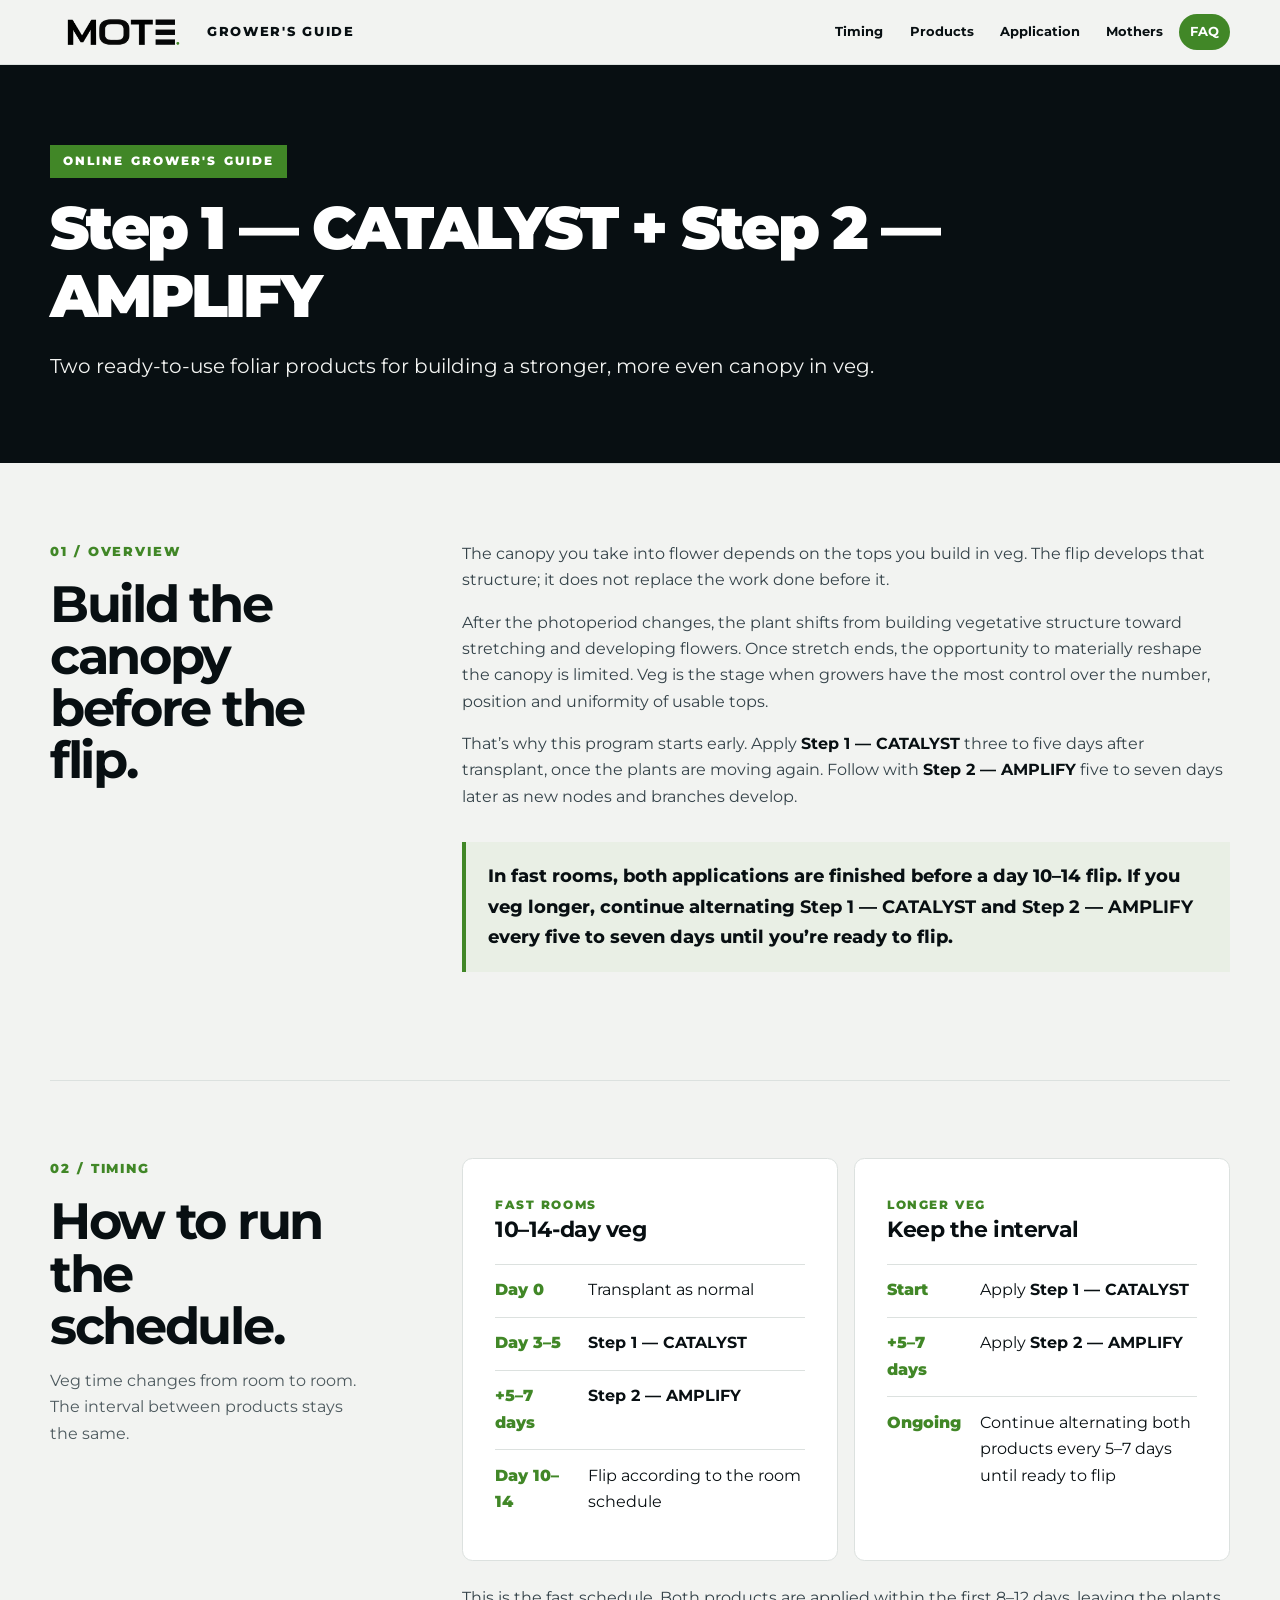
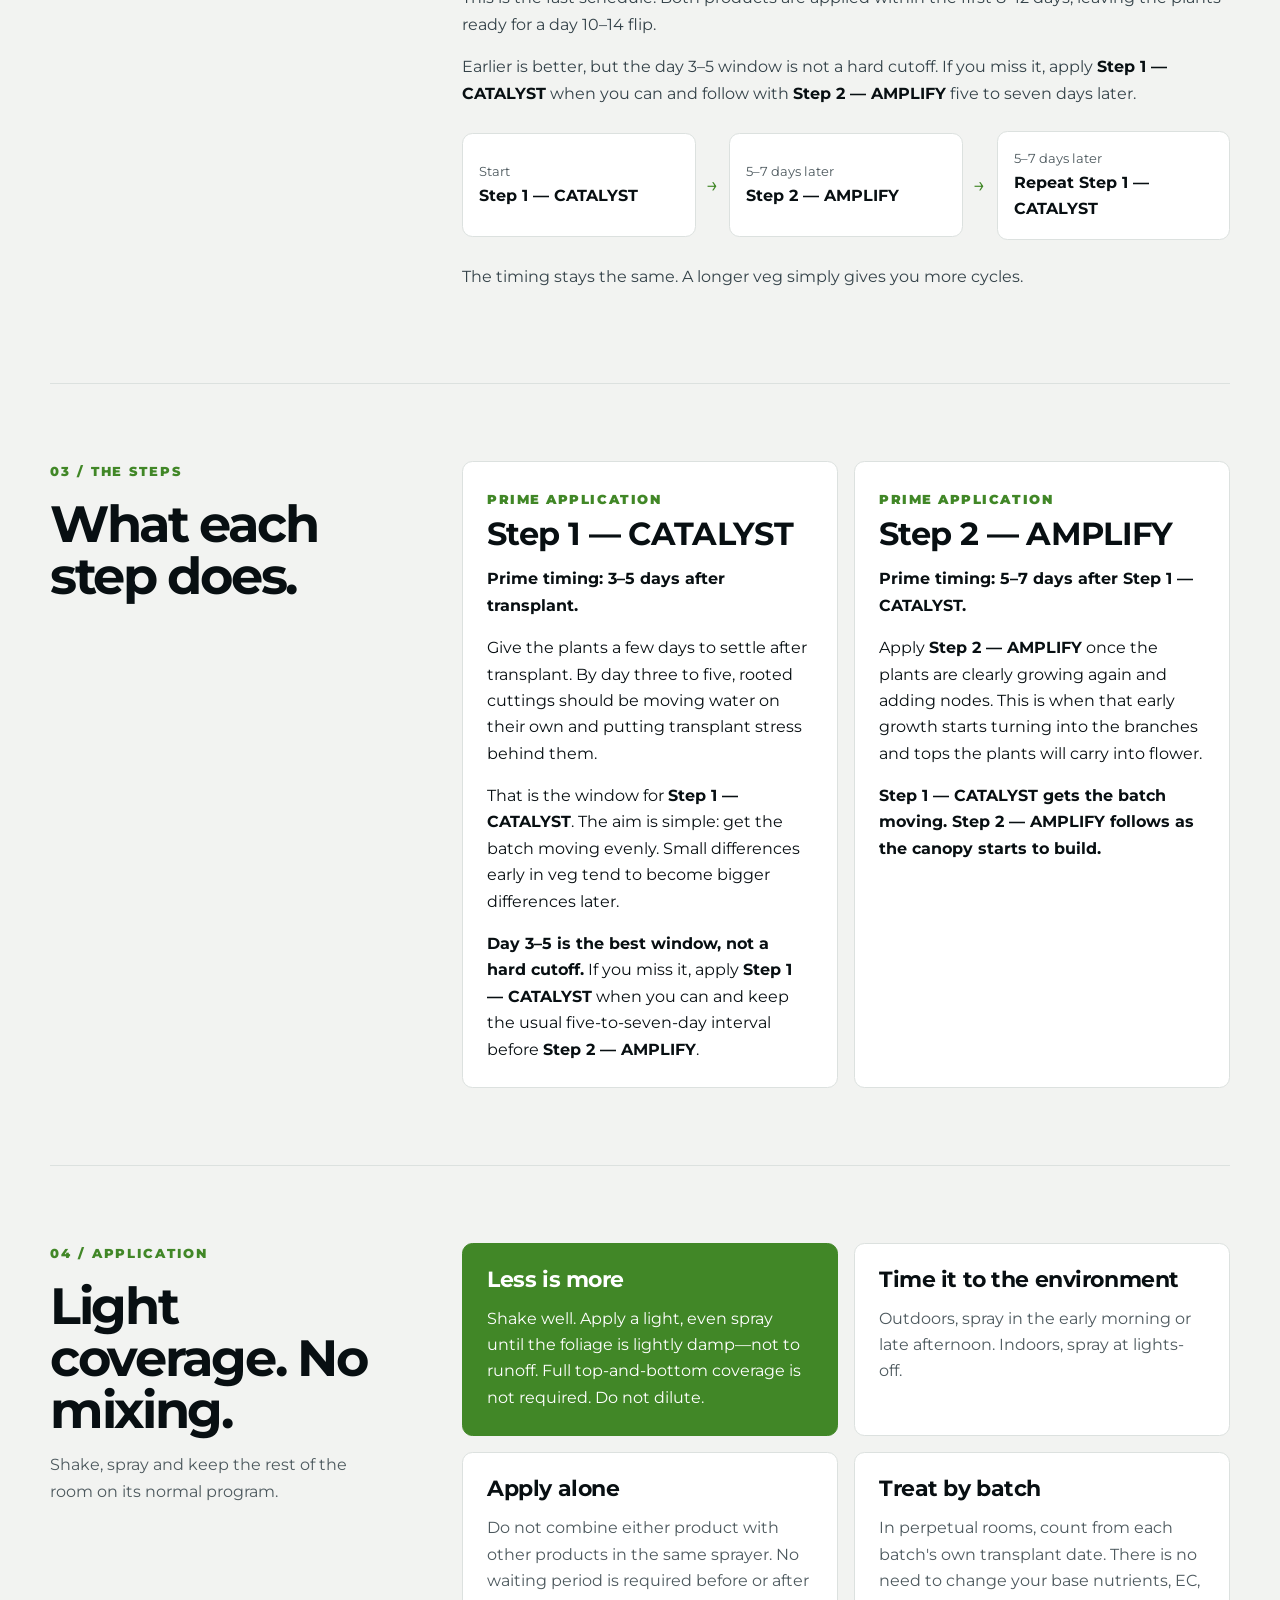
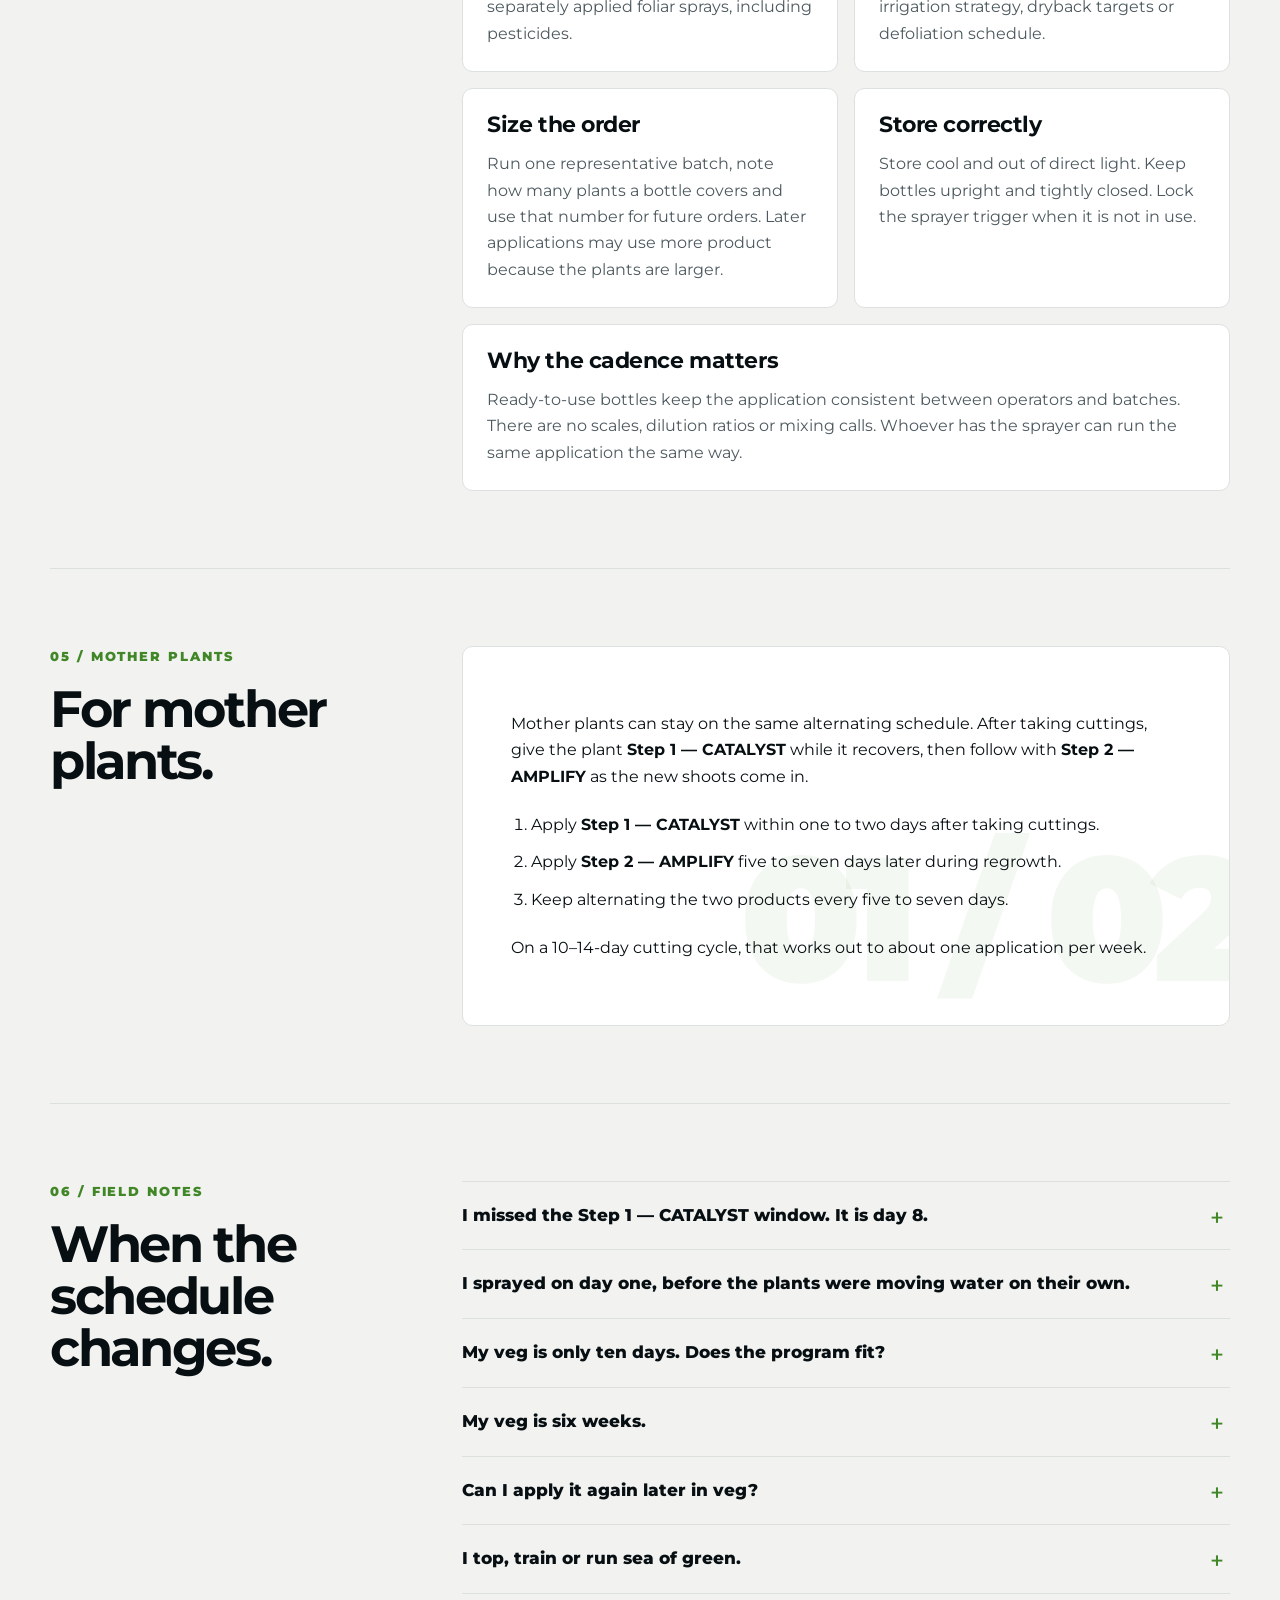
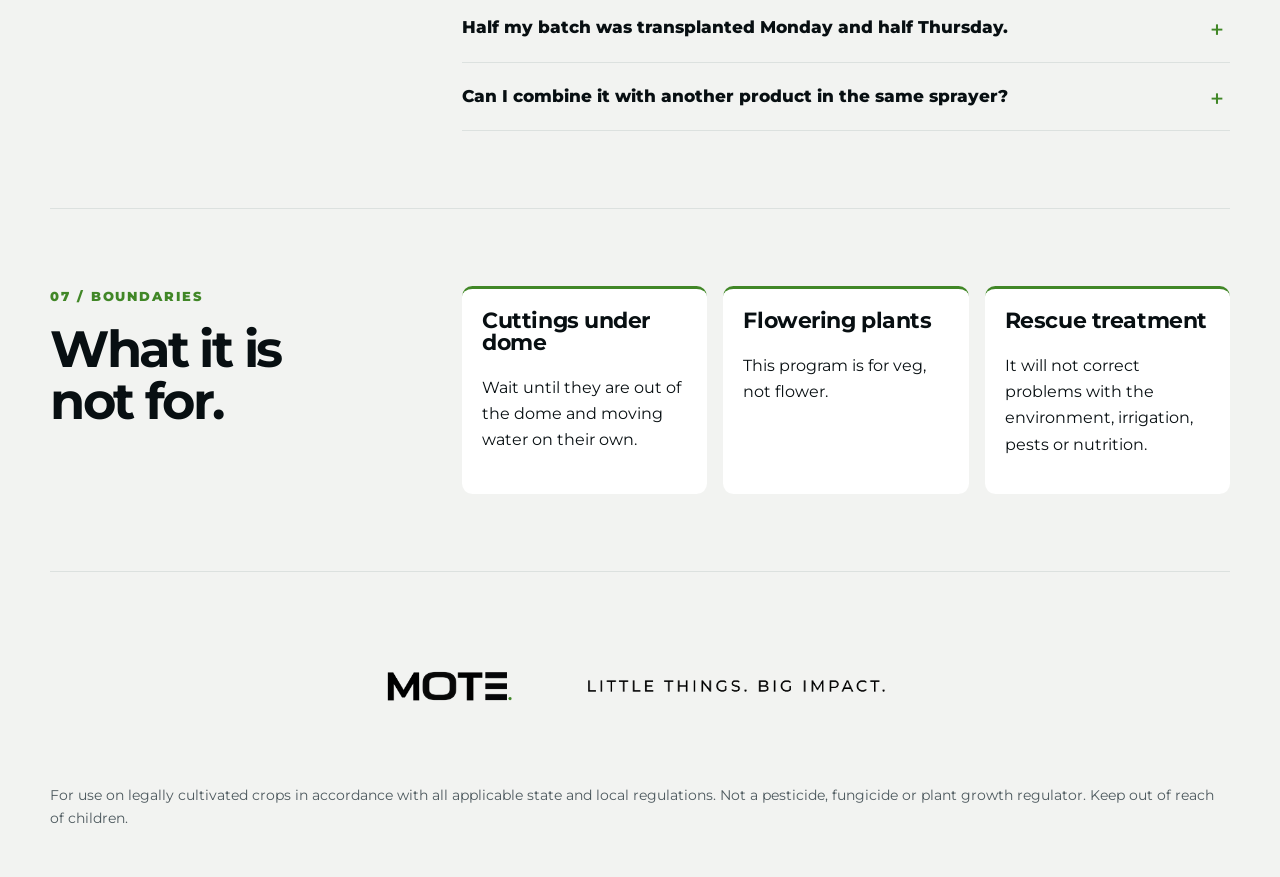
==== commit d582cd7c: "Restore original canopy-before-flip introduction" ====
--- a/growers-guide/index.html
+++ b/growers-guide/index.html
@@ -538,10 +538,11 @@
       <div class="section-grid">
         <header class="section-label">
           <span class="index">01 / OVERVIEW</span>
-          <h2>Build it in veg.</h2>
+          <h2>Build the canopy before the flip.</h2>
         </header>
         <div class="prose">
-          <p>The canopy you flip is the canopy you’re going to finish with. Once plants move into flower, you’re mostly working with the structure built during veg.</p>
+          <p>The canopy you take into flower depends on the tops you build in veg. The flip develops that structure; it does not replace the work done before it.</p>
+          <p>After the photoperiod changes, the plant shifts from building vegetative structure toward stretching and developing flowers. Once stretch ends, the opportunity to materially reshape the canopy is limited. Veg is the stage when growers have the most control over the number, position and uniformity of usable tops.</p>
           <p>That’s why this program starts early. Apply <strong>Step 1 — CATALYST</strong> three to five days after transplant, once the plants are moving again. Follow with <strong>Step 2 — AMPLIFY</strong> five to seven days later as new nodes and branches develop.</p>
           <div class="pull">In fast rooms, both applications are finished before a day 10–14 flip. If you veg longer, continue alternating <strong>Step 1 — CATALYST</strong> and <strong>Step 2 — AMPLIFY</strong> every five to seven days until you’re ready to flip.</div>
         </div>
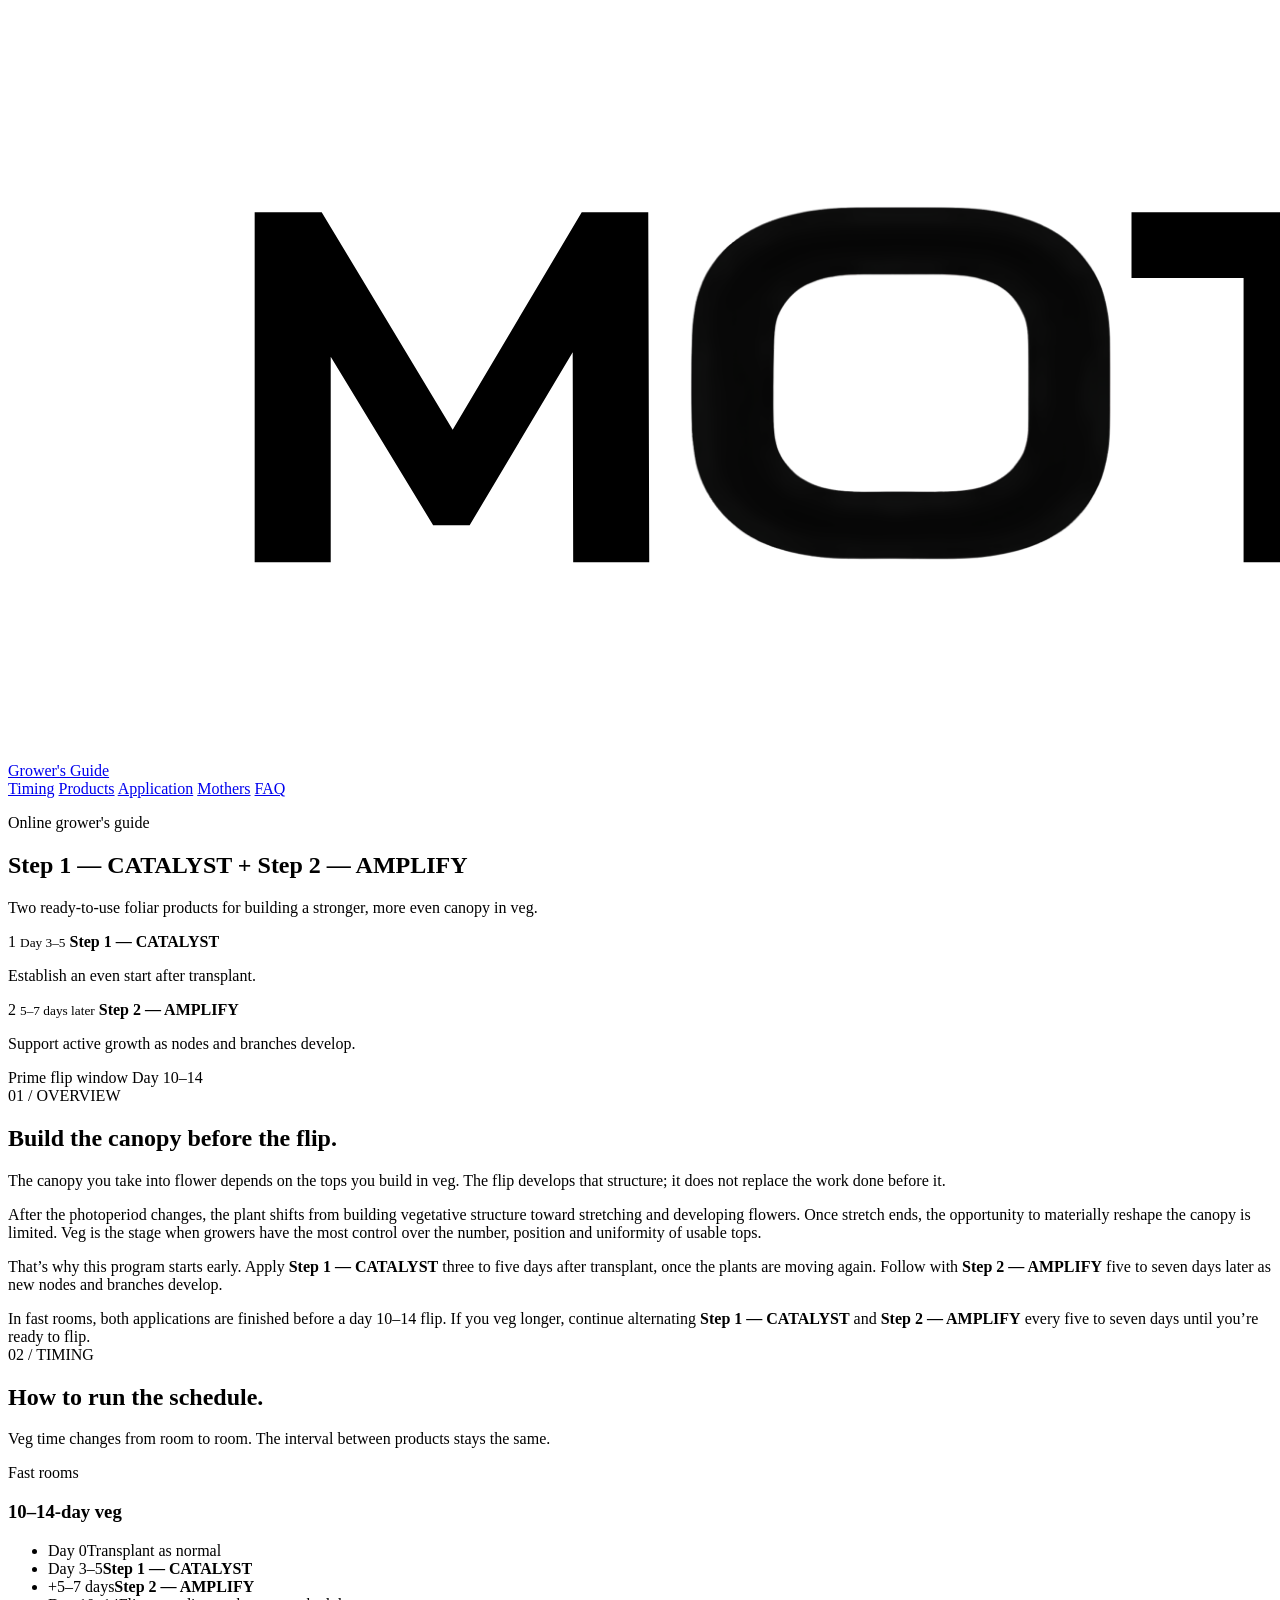
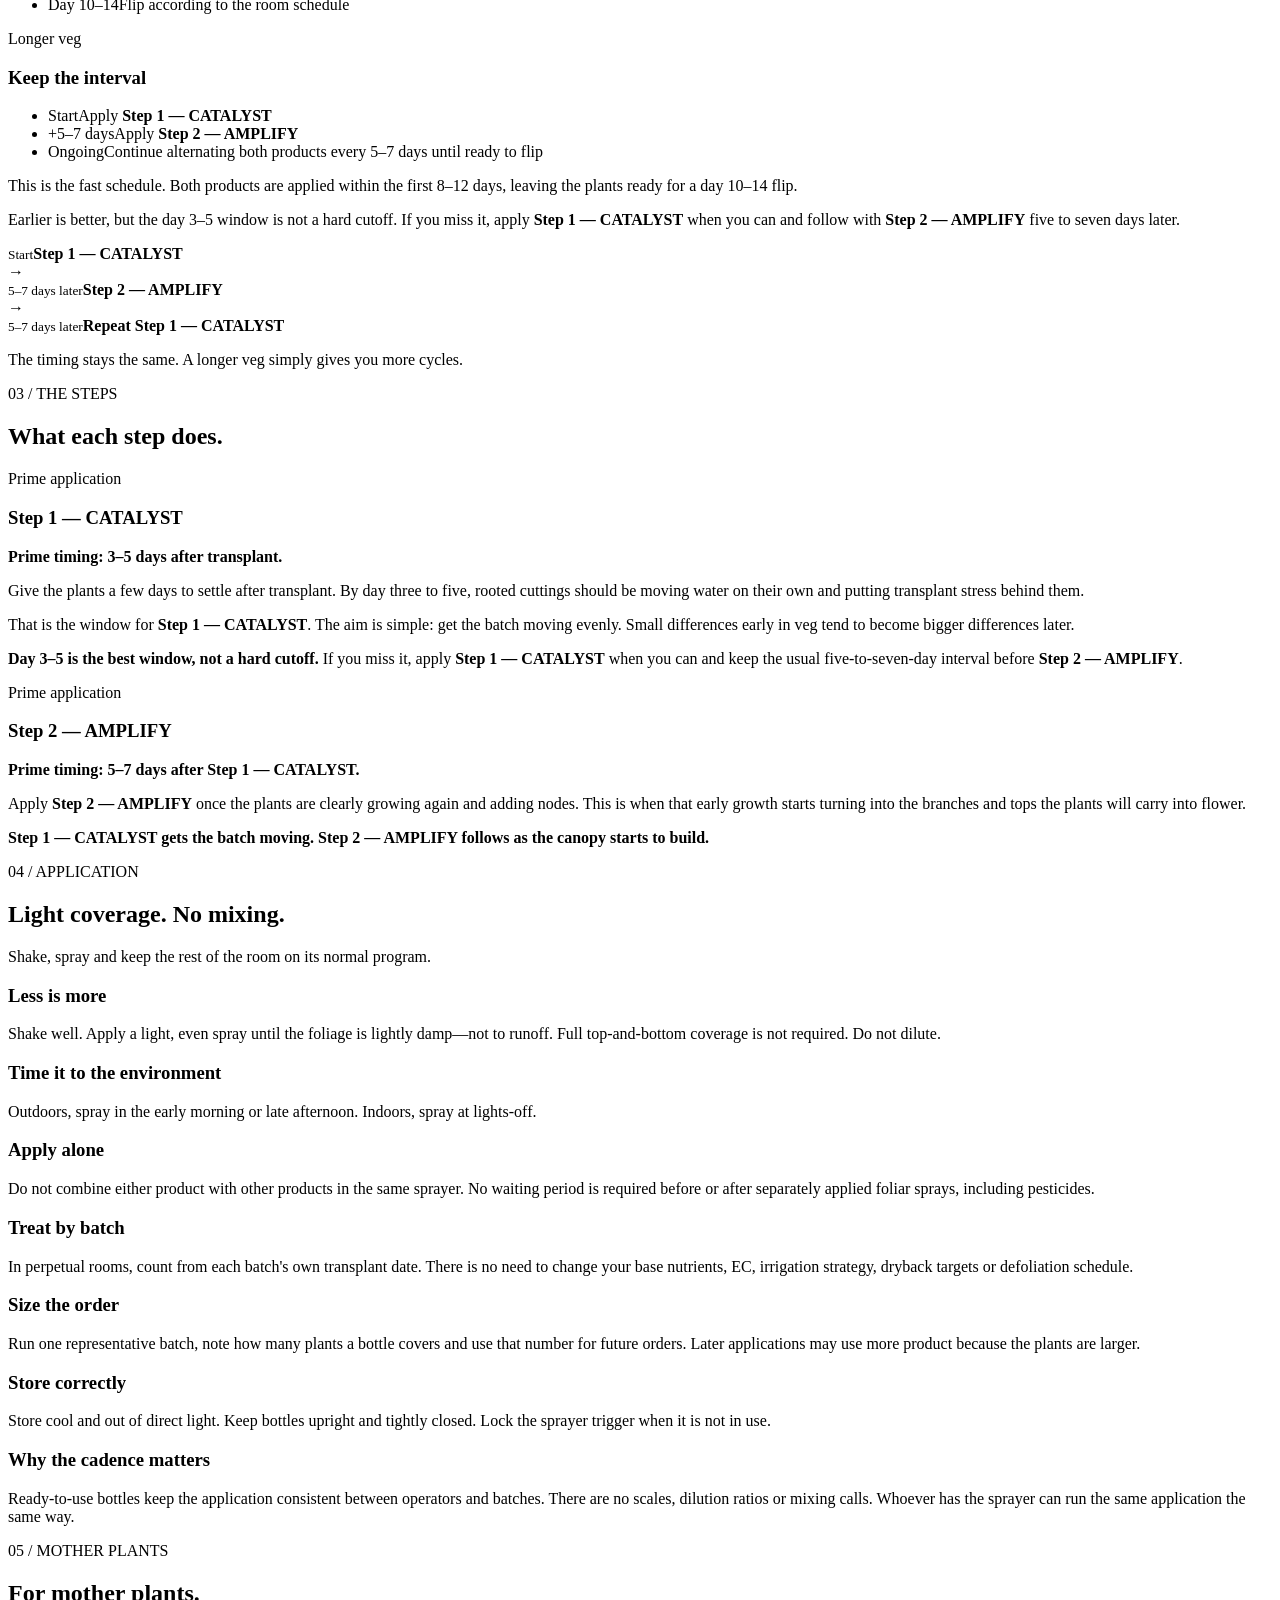
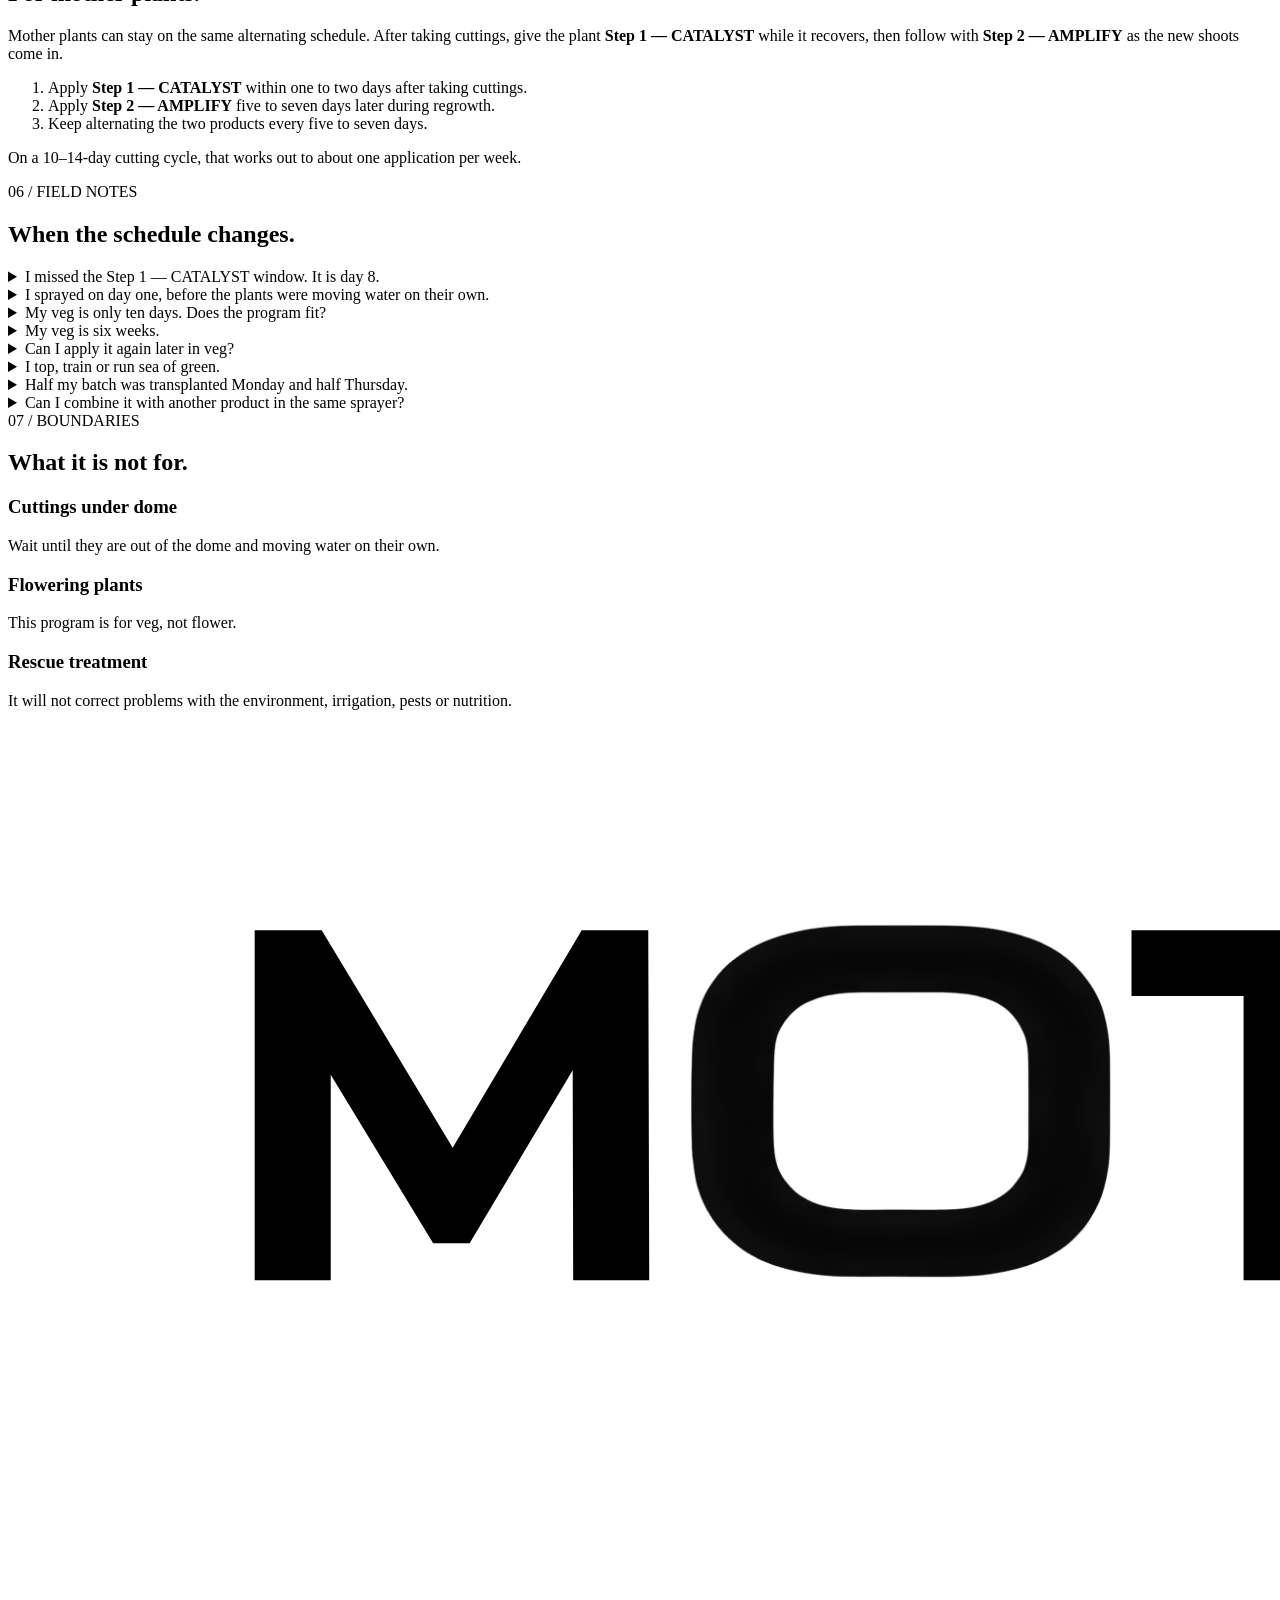
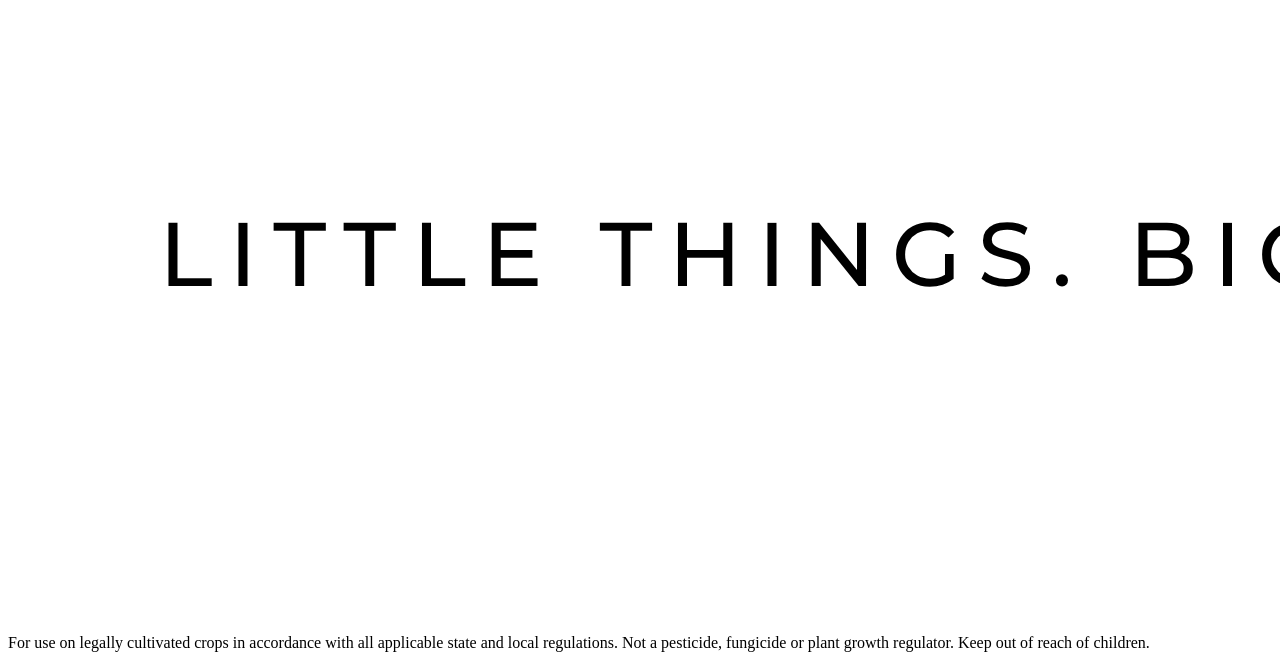
==== commit 42cb1ece: "Adopt shared Mote site theme" ====
--- a/growers-guide/index.html
+++ b/growers-guide/index.html
@@ -10,486 +10,9 @@
   <link rel="preconnect" href="https://fonts.googleapis.com">
   <link rel="preconnect" href="https://fonts.gstatic.com" crossorigin>
   <link href="https://fonts.googleapis.com/css2?family=Montserrat:wght@400;500;600;700;800;900&display=swap" rel="stylesheet">
-  <style>
-    :root {
-      color-scheme: dark;
-      --ink: #080F12;
-      --panel: #121814;
-      --panel-2: #182019;
-      --paper: #eef2e7;
-      --muted: #a9b3a6;
-      --line: #303b32;
-      --acid: #c9ff57;
-      --acid-soft: #25351b;
-      --white: #f7faef;
-      --max: 1180px;
-      --radius: 1rem;
-    }
-
-    * { box-sizing: border-box; }
-    html { scroll-behavior: smooth; scroll-padding-top: 5rem; }
-    body {
-      margin: 0;
-      background:
-        radial-gradient(circle at 76% -10%, rgba(201,255,87,.09), transparent 28rem),
-        var(--ink);
-      color: var(--paper);
-      font-family: Inter, ui-sans-serif, system-ui, -apple-system, BlinkMacSystemFont, "Segoe UI", sans-serif;
-      font-size: 1rem;
-      line-height: 1.65;
-    }
-
-    a { color: inherit; }
-    strong { color: var(--white); }
-    ::selection { background: var(--acid); color: var(--ink); }
-
-    .topbar {
-      position: sticky;
-      top: 0;
-      z-index: 10;
-      border-bottom: 1px solid rgba(11,15,13,.28);
-      background: rgba(201,255,87,.94);
-      backdrop-filter: blur(14px);
-    }
-
-    .topbar-inner {
-      width: min(var(--max), calc(100% - 2rem));
-      min-height: 4rem;
-      margin: auto;
-      display: flex;
-      align-items: center;
-      justify-content: space-between;
-      gap: 1rem;
-    }
-
-    .brand {
-      display: inline-flex;
-      align-items: center;
-      gap: .8rem;
-      text-decoration: none;
-      color: var(--ink);
-      font-size: .82rem;
-      font-weight: 800;
-      letter-spacing: .13em;
-      text-transform: uppercase;
-      white-space: nowrap;
-    }
-
-    .brand-logo {
-      display: block;
-      width: 7.4rem;
-      height: 2rem;
-      object-fit: contain;
-      object-position: left center;
-    }
-
-    .quick-nav {
-      display: flex;
-      gap: .25rem;
-      overflow-x: auto;
-      scrollbar-width: none;
-    }
-
-    .quick-nav::-webkit-scrollbar { display: none; }
-    .quick-nav a {
-      padding: .45rem .7rem;
-      border-radius: 999px;
-      color: rgba(11,15,13,.72);
-      text-decoration: none;
-      font-size: .82rem;
-      font-weight: 700;
-      white-space: nowrap;
-    }
-    .quick-nav a:hover,
-    .quick-nav a:focus-visible,
-    .quick-nav a.active {
-      color: var(--paper);
-      background: var(--ink);
-      outline: none;
-    }
-
-    main {
-      width: min(var(--max), calc(100% - 2rem));
-      margin: 0 auto;
-    }
-
-    .hero {
-      min-height: calc(100vh - 4rem);
-      padding: clamp(3rem, 8vw, 7rem) 0 4rem;
-      display: grid;
-      grid-template-columns: minmax(0, 1.15fr) minmax(20rem, .85fr);
-      gap: clamp(2rem, 6vw, 6rem);
-      align-items: center;
-    }
-
-    .eyebrow {
-      margin: 0 0 1rem;
-      color: var(--acid);
-      font-size: .78rem;
-      font-weight: 850;
-      letter-spacing: .17em;
-      text-transform: uppercase;
-    }
-
-    h1, h2, h3 {
-      margin-top: 0;
-      color: var(--white);
-      line-height: 1.02;
-      letter-spacing: -.045em;
-    }
-
-    h1 {
-      max-width: 9ch;
-      margin-bottom: 1.25rem;
-      font-size: clamp(3.6rem, 9vw, 7.7rem);
-      font-weight: 900;
-    }
-
-    h1 span { color: var(--acid); }
-    h2 { margin-bottom: 1rem; font-size: clamp(2.1rem, 5vw, 4.2rem); }
-    h3 { font-size: 1.35rem; letter-spacing: -.02em; }
-
-    .lede {
-      max-width: 42rem;
-      margin: 0;
-      color: #c5cec2;
-      font-size: clamp(1.08rem, 2vw, 1.28rem);
-    }
-
-    .step-stack {
-      border: 1px solid var(--line);
-      background: rgba(18,24,20,.84);
-      box-shadow: 0 2rem 5rem rgba(0,0,0,.32);
-    }
-
-    .step {
-      position: relative;
-      padding: 1.4rem 1.5rem 1.5rem 5rem;
-      min-height: 7.4rem;
-    }
-    .step + .step { border-top: 1px solid var(--line); }
-    .step-number {
-      position: absolute;
-      left: 1.4rem;
-      top: 1.55rem;
-      width: 2.35rem;
-      height: 2.35rem;
-      display: grid;
-      place-items: center;
-      border: 1px solid var(--acid);
-      color: var(--acid);
-      font-weight: 900;
-    }
-    .step small {
-      display: block;
-      color: var(--muted);
-      font-weight: 750;
-      text-transform: uppercase;
-      letter-spacing: .08em;
-    }
-    .step b {
-      display: block;
-      margin: .2rem 0;
-      color: var(--white);
-      font-size: 1.45rem;
-    }
-    .step p { margin: 0; color: var(--muted); }
-
-    .flip-band {
-      padding: .9rem 1.4rem;
-      display: flex;
-      align-items: center;
-      justify-content: space-between;
-      gap: 1rem;
-      background: var(--acid);
-      color: var(--ink);
-      font-weight: 850;
-    }
-    .flip-band span:last-child { font-size: 1.25rem; }
-
-    .section {
-      padding: clamp(4.5rem, 9vw, 8rem) 0;
-      border-top: 1px solid var(--line);
-    }
-
-    .section-grid {
-      display: grid;
-      grid-template-columns: minmax(13rem, .42fr) minmax(0, 1fr);
-      gap: clamp(2rem, 7vw, 7rem);
-    }
-
-    .section-label {
-      position: sticky;
-      top: 6rem;
-      align-self: start;
-    }
-    .section-label .index {
-      display: block;
-      margin-bottom: 1rem;
-      color: var(--acid);
-      font-size: .8rem;
-      font-weight: 850;
-      letter-spacing: .15em;
-    }
-    .section-label h2 { font-size: clamp(2rem, 4vw, 3.4rem); }
-    .section-label p { color: var(--muted); }
-
-    .prose { max-width: 48rem; }
-    .prose > p:first-child { margin-top: 0; }
-    .prose p { color: #c1cbc0; }
-    .schedule-grid + .prose,
-    .cycle + .prose { margin-top: 1.5rem; }
-    .prose .pull {
-      margin: 2rem 0;
-      padding: 1.2rem 1.4rem;
-      border-left: 4px solid var(--acid);
-      background: var(--acid-soft);
-      color: var(--white);
-      font-size: 1.15rem;
-      font-weight: 750;
-    }
-
-    .schedule-grid {
-      display: grid;
-      grid-template-columns: repeat(2, minmax(0, 1fr));
-      gap: 1rem;
-    }
-    .schedule-card {
-      padding: clamp(1.3rem, 3vw, 2rem);
-      border: 1px solid var(--line);
-      background: var(--panel);
-    }
-    .schedule-card.primary {
-      border-color: rgba(201,255,87,.7);
-      background: linear-gradient(145deg, rgba(201,255,87,.1), var(--panel) 52%);
-    }
-    .kicker {
-      color: var(--acid);
-      font-size: .75rem;
-      font-weight: 850;
-      letter-spacing: .13em;
-      text-transform: uppercase;
-    }
-
-    .timeline {
-      margin: 1.5rem 0 0;
-      padding: 0;
-      list-style: none;
-    }
-    .timeline li {
-      display: grid;
-      grid-template-columns: 4.8rem 1fr;
-      gap: 1rem;
-      padding: .8rem 0;
-      border-top: 1px solid var(--line);
-    }
-    .timeline time {
-      color: var(--acid);
-      font-weight: 850;
-    }
-
-    .cycle {
-      margin-top: 1.5rem;
-      display: grid;
-      grid-template-columns: 1fr auto 1fr auto 1fr;
-      align-items: center;
-      gap: .65rem;
-    }
-    .cycle-node {
-      min-height: 6.5rem;
-      padding: 1rem;
-      display: grid;
-      align-content: center;
-      border: 1px solid var(--line);
-      background: var(--panel-2);
-    }
-    .cycle-node small { color: var(--muted); }
-    .cycle-arrow { color: var(--acid); font-size: 1.3rem; }
-
-    .product-grid,
-    .rules {
-      display: grid;
-      grid-template-columns: repeat(2, minmax(0, 1fr));
-      gap: 1rem;
-    }
-    .product,
-    .rule {
-      padding: 1.5rem;
-      border: 1px solid var(--line);
-      background: var(--panel);
-    }
-    .product .number {
-      color: var(--acid);
-      font-size: .8rem;
-      font-weight: 900;
-      letter-spacing: .12em;
-      text-transform: uppercase;
-    }
-    .product h3 { margin: .35rem 0 1rem; font-size: 2rem; }
-    .product p:last-child, .rule p:last-child { margin-bottom: 0; }
-    .rule h3 { margin-bottom: .65rem; }
-    .rule p { color: var(--muted); }
-    .rule.wide { grid-column: 1 / -1; }
-    .rule.acid {
-      background: var(--acid);
-      border-color: var(--acid);
-      color: var(--ink);
-    }
-    .rule.acid h3,
-    .rule.acid p,
-    .rule.acid strong { color: var(--ink); }
-
-    .mother {
-      position: relative;
-      overflow: hidden;
-      padding: clamp(1.5rem, 4vw, 3rem);
-      border: 1px solid var(--line);
-      background: var(--panel);
-    }
-    .mother::after {
-      content: "01 / 02";
-      position: absolute;
-      right: -1rem;
-      bottom: -2.4rem;
-      color: rgba(201,255,87,.06);
-      font-size: clamp(5rem, 14vw, 11rem);
-      font-weight: 950;
-      letter-spacing: -.08em;
-      pointer-events: none;
-    }
-    .mother p, .mother ol { position: relative; z-index: 1; }
-    .mother ol { padding-left: 1.25rem; }
-    .mother li { padding: .35rem 0; }
-
-    .faq-list { border-top: 1px solid var(--line); }
-    details { border-bottom: 1px solid var(--line); }
-    summary {
-      padding: 1.25rem 3rem 1.25rem 0;
-      cursor: pointer;
-      color: var(--white);
-      font-size: 1.05rem;
-      font-weight: 800;
-      list-style: none;
-      position: relative;
-    }
-    summary::-webkit-details-marker { display: none; }
-    summary::after {
-      content: "+";
-      position: absolute;
-      right: .35rem;
-      top: 1rem;
-      color: var(--acid);
-      font-size: 1.5rem;
-      font-weight: 500;
-    }
-    details[open] summary::after { content: "−"; }
-    details p { margin: -.35rem 3rem 1.4rem 0; color: var(--muted); }
-
-    .limits {
-      display: grid;
-      grid-template-columns: repeat(3, minmax(0, 1fr));
-      gap: 1rem;
-    }
-    .limit {
-      padding: 1.25rem;
-      border-top: 3px solid var(--acid);
-      background: var(--panel);
-    }
-
-    footer {
-      width: min(var(--max), calc(100% - 2rem));
-      margin: 0 auto;
-      padding: 2rem 0 3rem;
-      border-top: 1px solid var(--line);
-      color: var(--muted);
-      font-size: .86rem;
-    }
-
-    @media (max-width: 860px) {
-      .hero { min-height: auto; grid-template-columns: 1fr; }
-      .section-grid { grid-template-columns: 1fr; }
-      .section-label { position: static; }
-      .section-label p { max-width: 38rem; }
-      .quick-nav { max-width: 67vw; }
-    }
-
-    @media (max-width: 640px) {
-      .topbar-inner { width: min(100% - 1rem, var(--max)); }
-      .brand span:last-child { display: none; }
-      main, footer { width: min(100% - 1.25rem, var(--max)); }
-      h1 { font-size: clamp(3.2rem, 18vw, 5rem); }
-      .hero { padding-top: 3.5rem; }
-      .schedule-grid,
-      .product-grid,
-      .rules,
-      .limits { grid-template-columns: 1fr; }
-      .cycle { grid-template-columns: 1fr; }
-      .cycle-arrow { transform: rotate(90deg); justify-self: center; }
-      .quick-nav a { font-size: .75rem; padding-inline: .6rem; }
-      .step { padding-left: 4.5rem; }
-    }
-
-    @media (prefers-reduced-motion: reduce) {
-      html { scroll-behavior: auto; }
-    }
-
-    @media print {
-      :root { color-scheme: light; }
-      body { background: white; color: #111; }
-      .topbar { display: none; }
-      main, footer { width: 100%; }
-      .hero { min-height: auto; padding: 2rem 0; grid-template-columns: 1fr 1fr; }
-      .section { padding: 2rem 0; break-inside: avoid; }
-      .section-label { position: static; }
-      .step-stack, .schedule-card, .product, .rule, .mother, .limit { box-shadow: none; }
-    }
-
-    /* Mote brand: light reading surfaces, dark hero, green accents. */
-    :root {
-      color-scheme: light;
-      --ink: #080F12; --panel: #FFFFFF; --panel-2: #FFFFFF;
-      --paper: #080F12; --white: #080F12; --muted: #4d595e;
-      --line: #dce1df; --acid: #418727; --acid-soft: #e9efe5;
-    }
-    body { background: #F2F3F1; font-family: Montserrat, sans-serif; }
-    .topbar { background: rgba(242,243,241,.97); border-color: var(--line); }
-    .quick-nav a { color: #080F12; }
-    .quick-nav a:hover, .quick-nav a:focus-visible, .quick-nav a.active { background: #418727; color: #FFFFFF; }
-    .brand-logo { width: 9rem; height: 3.4rem; }
-    .hero {
-      position: relative; isolation: isolate; min-height: auto;
-      display: block; padding: clamp(3rem,7vw,5rem) 0;
-      color: #FFFFFF;
-    }
-    .hero::before { content: ""; position: absolute; inset: 0 calc((min(1180px, 100vw - 2rem) - 100vw)/2); background: #080F12; z-index: -1; }
-    h1 { max-width: 24ch; font-size: clamp(2rem,4.7vw,4.2rem); line-height: 1.12; overflow-wrap: anywhere; }
-    .hero h1, .hero h1 span { color: #FFFFFF; }
-    .hero .eyebrow { display: inline-block; background: #418727; color: #FFFFFF; padding: .4rem .8rem; }
-    .lede { color: #F2F3F1; max-width: 52rem; }
-    .step-stack { display: none; }
-    .section { padding: clamp(3rem,6vw,5rem) 0; }
-    .prose p { color: #344249; }
-    .prose .pull { color: #080F12; }
-    .schedule-card, .product, .rule, .mother, .limit, .cycle-node { border-radius: .65rem; }
-    .schedule-card.primary { background: #FFFFFF; border-color: #dce1df; }
-    .rule.acid { background: #418727; }
-    .rule.acid h3, .rule.acid p, .rule.acid strong { color: #FFFFFF; }
-    .mother::after { color: rgba(65,135,39,.06); }
-    .footer-brand { display: flex; justify-content: center; align-items: center; gap: 2rem; padding: 1rem 0 2rem; }
-    .footer-brand .footer-logo { width: 10rem; height: auto; }
-    .footer-brand .footer-tagline { width: min(22rem,55%); height: auto; }
-    @media (max-width:640px) {
-      .topbar-inner { flex-wrap: wrap; justify-content: center; padding: .35rem 0; }
-      .quick-nav { max-width: 100%; width: 100%; justify-content: center; }
-      .hero::before { inset-inline: -.625rem; }
-      .footer-brand { flex-direction: column; gap: .25rem; }
-      .footer-brand .footer-tagline { width: min(22rem,100%); }
-    }
-    @media print { .hero::before { display:none; } .hero h1,.hero h1 span,.lede { color:#080F12; } }
-
-  </style>
+  <link rel="stylesheet" href="../assets/mote-theme.css">
 </head>
-<body>
+<body class="site-page site-guide">
   <header class="topbar">
     <div class="topbar-inner">
       <a class="brand" href="#top" aria-label="Mote Step 1 — CATALYST and Step 2 — AMPLIFY guide home">
@@ -507,7 +30,7 @@
   </header>
 
   <main id="top">
-    <section class="hero" aria-labelledby="page-title">
+    <section class="hero theme-dark" aria-labelledby="page-title">
       <div>
         <p class="eyebrow">Online grower's guide</p>
         <h1 id="page-title">Step 1 — CATALYST <span>+</span> Step 2 — AMPLIFY</h1>
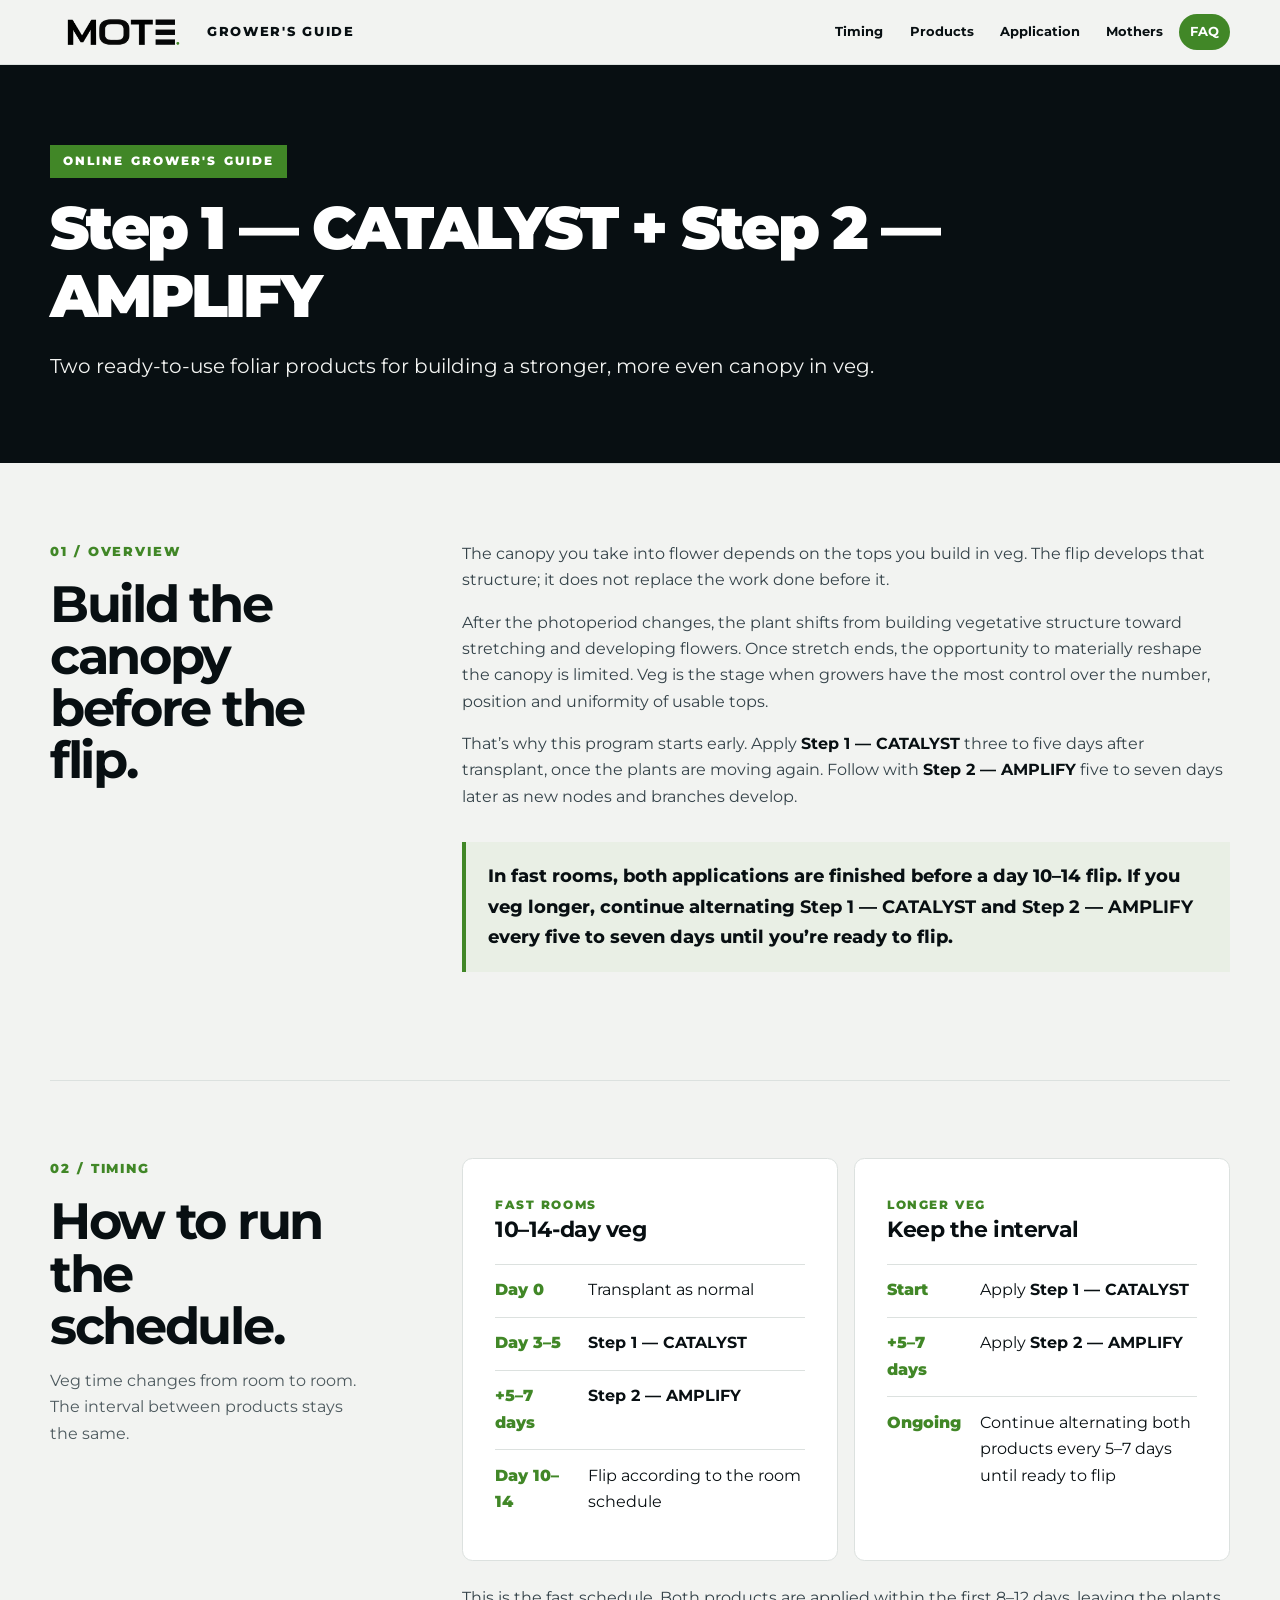
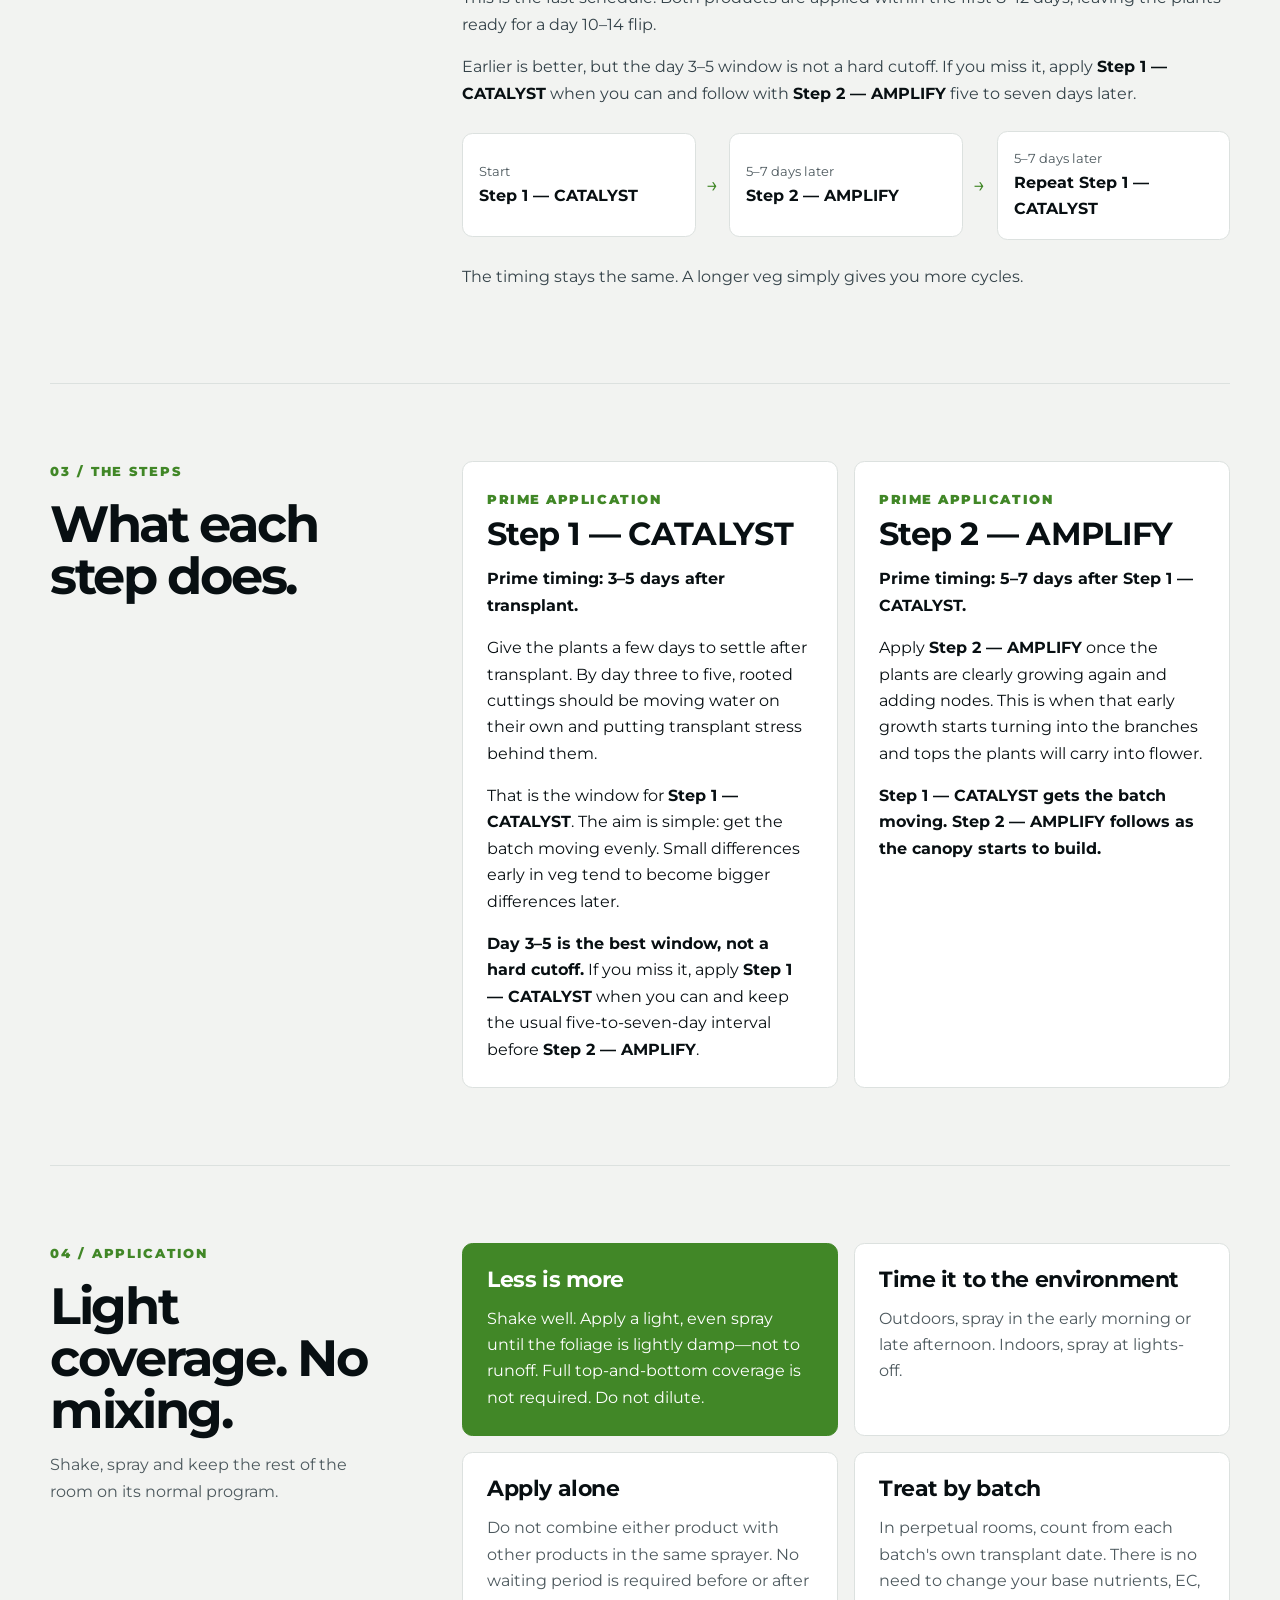
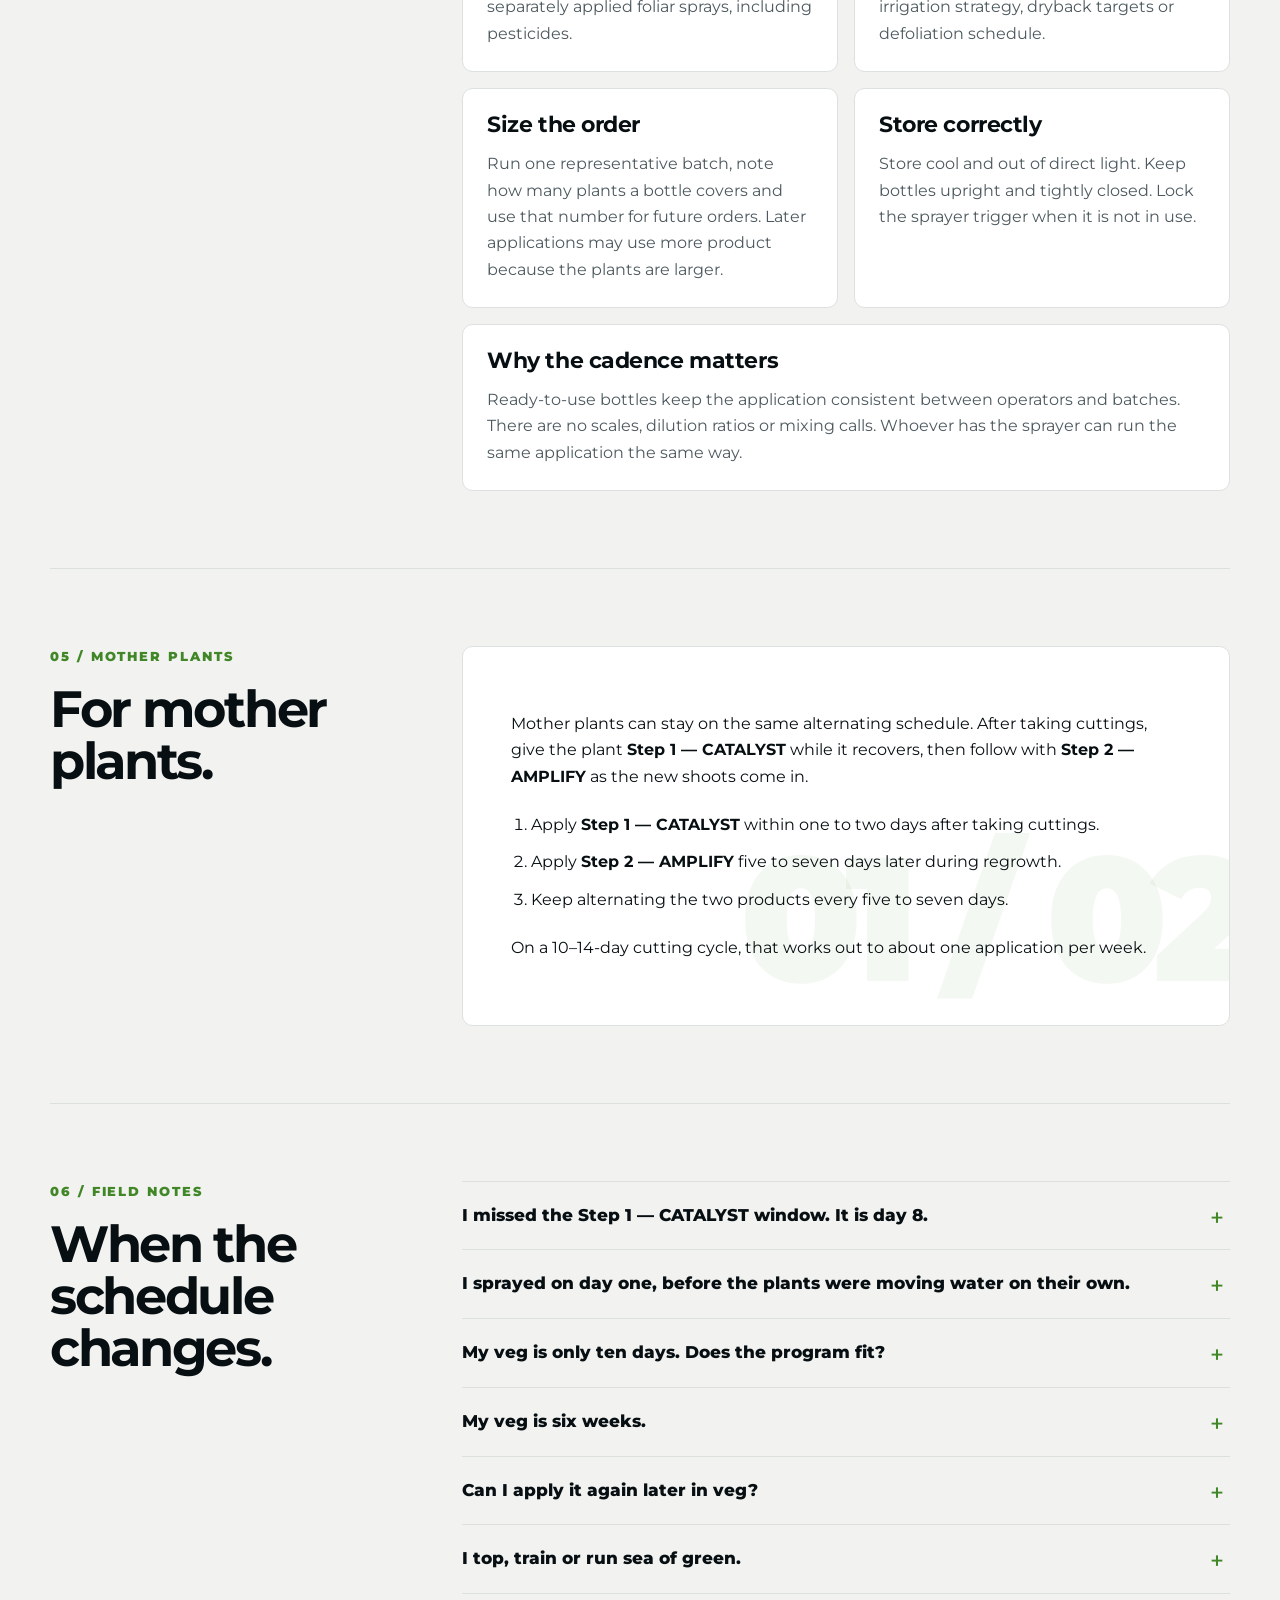
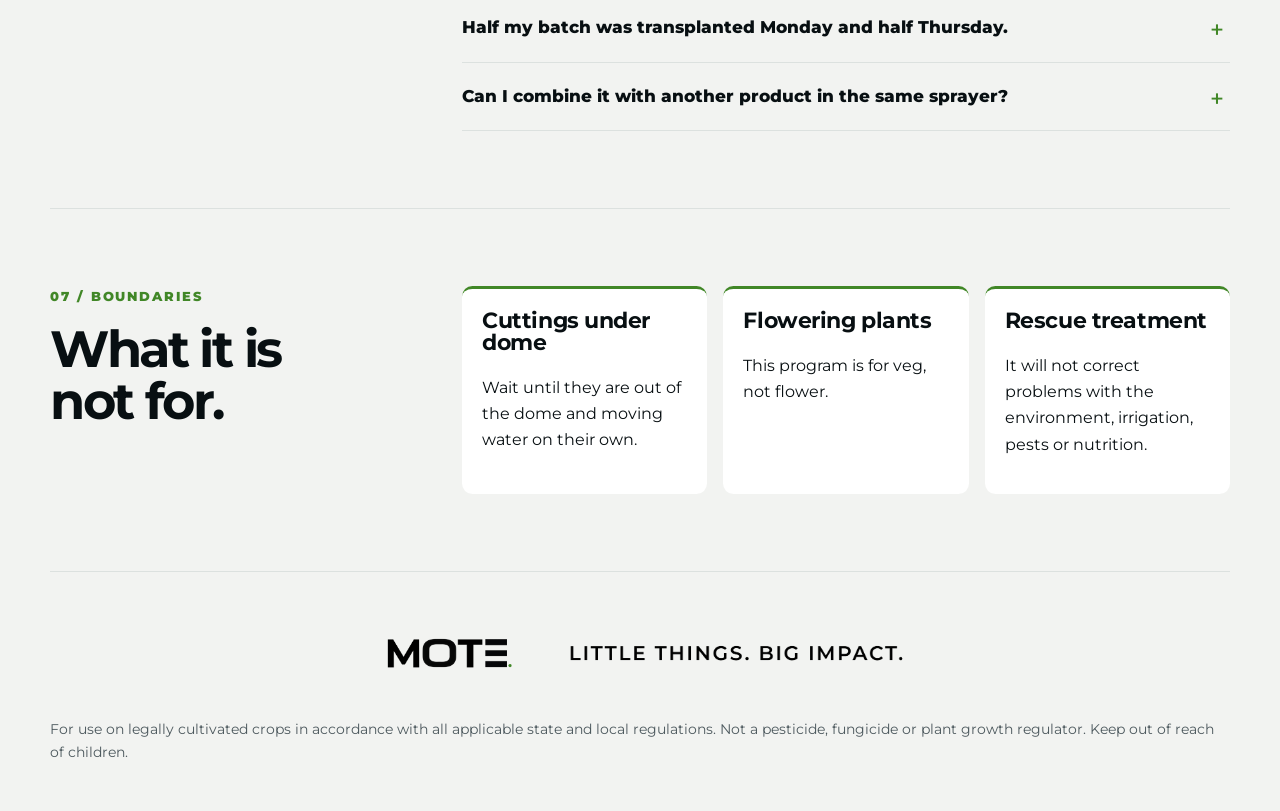
==== commit 853e5d38: "Apply updated Mote brand assets" ====
--- a/growers-guide/index.html
+++ b/growers-guide/index.html
@@ -6,7 +6,7 @@
   <title>Mote Grower's Guide | Step 1 — CATALYST + Step 2 — AMPLIFY</title>
   <meta name="description" content="Mote application timing and operating guidance for Step 1 — CATALYST and Step 2 — AMPLIFY.">
   <meta name="theme-color" content="#080F12">
-  <link rel="icon" type="image/svg+xml" href="data:image/svg+xml,%3Csvg xmlns='http://www.w3.org/2000/svg' viewBox='0 0 64 64'%3E%3Crect width='64' height='64' rx='13' fill='%23080F12'/%3E%3Cpath d='M14 42h15V27h21' fill='none' stroke='%23418727' stroke-width='8' stroke-linecap='square'/%3E%3C/svg%3E">
+  <link rel="icon" type="image/png" href="../assets/mote-favicon.png">
   <link rel="preconnect" href="https://fonts.googleapis.com">
   <link rel="preconnect" href="https://fonts.gstatic.com" crossorigin>
   <link href="https://fonts.googleapis.com/css2?family=Montserrat:wght@400;500;600;700;800;900&display=swap" rel="stylesheet">
@@ -16,7 +16,7 @@
   <header class="topbar">
     <div class="topbar-inner">
       <a class="brand" href="#top" aria-label="Mote Step 1 — CATALYST and Step 2 — AMPLIFY guide home">
-      <img class="brand-logo" src="../assets/mote-logo-soft.png" alt="Mote">
+        <img class="brand-logo" src="../assets/mote-logo-notagline.png" alt="Mote">
         <span>Grower's Guide</span>
       </a>
       <nav class="quick-nav" aria-label="Guide sections">
@@ -274,8 +274,8 @@
 
   <footer>
     <div class="footer-brand">
-      <img class="footer-logo" src="../assets/mote-logo-soft.png" alt="Mote">
-      <img class="footer-tagline" src="../assets/mote-logo-black.png" alt="Mote tagline">
+      <img class="footer-logo" src="../assets/mote-logo-notagline.png" alt="Mote">
+      <img class="footer-tagline" src="../assets/mote-tagline.png" alt="Little things. Big impact.">
     </div>
     For use on legally cultivated crops in accordance with all applicable state and local regulations. Not a pesticide, fungicide or plant growth regulator. Keep out of reach of children.
   </footer>
--- a/assets/mote-theme.css
+++ b/assets/mote-theme.css
@@ -0,0 +1,518 @@
+:root {
+      color-scheme: light;
+      --mote-ink: #080F12;
+      --mote-green: #418727;
+      --mote-white: #FFFFFF;
+      --mote-soft-white: #F2F3F1;
+      --ink: var(--mote-ink);
+      --panel: var(--mote-white);
+      --panel-2: var(--mote-white);
+      --paper: var(--mote-ink);
+      --muted: #4d595e;
+      --line: #dce1df;
+      --acid: var(--mote-green);
+      --acid-soft: #e9efe5;
+      --white: var(--mote-ink);
+      --max: 1180px;
+      --radius: 1rem;
+    }
+
+    * { box-sizing: border-box; }
+    html { scroll-behavior: smooth; scroll-padding-top: 5rem; }
+    body {
+      margin: 0;
+      background: var(--mote-soft-white);
+      color: var(--paper);
+      font-family: Montserrat, ui-sans-serif, system-ui, -apple-system, BlinkMacSystemFont, "Segoe UI", sans-serif;
+      font-size: 1rem;
+      line-height: 1.65;
+    }
+
+    a { color: inherit; }
+    strong { color: var(--white); }
+    ::selection { background: var(--acid); color: var(--ink); }
+
+    .topbar {
+      position: sticky;
+      top: 0;
+      z-index: 10;
+      border-bottom: 1px solid rgba(11,15,13,.28);
+      background: rgba(65,135,39,.94);
+      backdrop-filter: blur(14px);
+    }
+
+    .topbar-inner {
+      width: min(var(--max), calc(100% - 2rem));
+      min-height: 4rem;
+      margin: auto;
+      display: flex;
+      align-items: center;
+      justify-content: space-between;
+      gap: 1rem;
+    }
+
+    .brand {
+      display: inline-flex;
+      align-items: center;
+      gap: .8rem;
+      text-decoration: none;
+      color: var(--ink);
+      font-size: .82rem;
+      font-weight: 800;
+      letter-spacing: .13em;
+      text-transform: uppercase;
+      white-space: nowrap;
+    }
+
+    .brand-logo {
+      display: block;
+      width: 7.4rem;
+      height: 2rem;
+      object-fit: contain;
+      object-position: left center;
+    }
+
+    .quick-nav {
+      display: flex;
+      gap: .25rem;
+      overflow-x: auto;
+      scrollbar-width: none;
+    }
+
+    .quick-nav::-webkit-scrollbar { display: none; }
+    .quick-nav a {
+      padding: .45rem .7rem;
+      border-radius: 999px;
+      color: rgba(11,15,13,.72);
+      text-decoration: none;
+      font-size: .82rem;
+      font-weight: 700;
+      white-space: nowrap;
+    }
+    .quick-nav a:hover,
+    .quick-nav a:focus-visible,
+    .quick-nav a.active {
+      color: var(--paper);
+      background: var(--ink);
+      outline: none;
+    }
+
+    main {
+      width: min(var(--max), calc(100% - 2rem));
+      margin: 0 auto;
+    }
+
+    .hero {
+      min-height: calc(100vh - 4rem);
+      padding: clamp(3rem, 8vw, 7rem) 0 4rem;
+      display: grid;
+      grid-template-columns: minmax(0, 1.15fr) minmax(20rem, .85fr);
+      gap: clamp(2rem, 6vw, 6rem);
+      align-items: center;
+    }
+
+    .eyebrow {
+      margin: 0 0 1rem;
+      color: var(--acid);
+      font-size: .78rem;
+      font-weight: 850;
+      letter-spacing: .17em;
+      text-transform: uppercase;
+    }
+
+    h1, h2, h3 {
+      margin-top: 0;
+      color: var(--white);
+      line-height: 1.02;
+      letter-spacing: -.045em;
+    }
+
+    h1 {
+      max-width: 9ch;
+      margin-bottom: 1.25rem;
+      font-size: clamp(3.6rem, 9vw, 7.7rem);
+      font-weight: 900;
+    }
+
+    h1 span { color: var(--acid); }
+    h2 { margin-bottom: 1rem; font-size: clamp(2.1rem, 5vw, 4.2rem); }
+    h3 { font-size: 1.35rem; letter-spacing: -.02em; }
+
+    .lede {
+      max-width: 42rem;
+      margin: 0;
+      color: #c5cec2;
+      font-size: clamp(1.08rem, 2vw, 1.28rem);
+    }
+
+    .step-stack {
+      border: 1px solid var(--line);
+      background: rgba(18,24,20,.84);
+      box-shadow: 0 2rem 5rem rgba(0,0,0,.32);
+    }
+
+    .step {
+      position: relative;
+      padding: 1.4rem 1.5rem 1.5rem 5rem;
+      min-height: 7.4rem;
+    }
+    .step + .step { border-top: 1px solid var(--line); }
+    .step-number {
+      position: absolute;
+      left: 1.4rem;
+      top: 1.55rem;
+      width: 2.35rem;
+      height: 2.35rem;
+      display: grid;
+      place-items: center;
+      border: 1px solid var(--acid);
+      color: var(--acid);
+      font-weight: 900;
+    }
+    .step small {
+      display: block;
+      color: var(--muted);
+      font-weight: 750;
+      text-transform: uppercase;
+      letter-spacing: .08em;
+    }
+    .step b {
+      display: block;
+      margin: .2rem 0;
+      color: var(--white);
+      font-size: 1.45rem;
+    }
+    .step p { margin: 0; color: var(--muted); }
+
+    .flip-band {
+      padding: .9rem 1.4rem;
+      display: flex;
+      align-items: center;
+      justify-content: space-between;
+      gap: 1rem;
+      background: var(--acid);
+      color: var(--ink);
+      font-weight: 850;
+    }
+    .flip-band span:last-child { font-size: 1.25rem; }
+
+    .section {
+      padding: clamp(4.5rem, 9vw, 8rem) 0;
+      border-top: 1px solid var(--line);
+    }
+
+    .section-grid {
+      display: grid;
+      grid-template-columns: minmax(13rem, .42fr) minmax(0, 1fr);
+      gap: clamp(2rem, 7vw, 7rem);
+    }
+
+    .section-label {
+      position: sticky;
+      top: 6rem;
+      align-self: start;
+    }
+    .section-label .index {
+      display: block;
+      margin-bottom: 1rem;
+      color: var(--acid);
+      font-size: .8rem;
+      font-weight: 850;
+      letter-spacing: .15em;
+    }
+    .section-label h2 { font-size: clamp(2rem, 4vw, 3.4rem); }
+    .section-label p { color: var(--muted); }
+
+    .prose { max-width: 48rem; }
+    .prose > p:first-child { margin-top: 0; }
+    .prose p { color: #c1cbc0; }
+    .schedule-grid + .prose,
+    .cycle + .prose { margin-top: 1.5rem; }
+    .prose .pull {
+      margin: 2rem 0;
+      padding: 1.2rem 1.4rem;
+      border-left: 4px solid var(--acid);
+      background: var(--acid-soft);
+      color: var(--white);
+      font-size: 1.15rem;
+      font-weight: 750;
+    }
+
+    .schedule-grid {
+      display: grid;
+      grid-template-columns: repeat(2, minmax(0, 1fr));
+      gap: 1rem;
+    }
+    .schedule-card {
+      padding: clamp(1.3rem, 3vw, 2rem);
+      border: 1px solid var(--line);
+      background: var(--panel);
+    }
+    .schedule-card.primary {
+      border-color: rgba(65,135,39,.7);
+      background: linear-gradient(145deg, rgba(65,135,39,.1), var(--panel) 52%);
+    }
+    .kicker {
+      color: var(--acid);
+      font-size: .75rem;
+      font-weight: 850;
+      letter-spacing: .13em;
+      text-transform: uppercase;
+    }
+
+    .timeline {
+      margin: 1.5rem 0 0;
+      padding: 0;
+      list-style: none;
+    }
+    .timeline li {
+      display: grid;
+      grid-template-columns: 4.8rem 1fr;
+      gap: 1rem;
+      padding: .8rem 0;
+      border-top: 1px solid var(--line);
+    }
+    .timeline time {
+      color: var(--acid);
+      font-weight: 850;
+    }
+
+    .cycle {
+      margin-top: 1.5rem;
+      display: grid;
+      grid-template-columns: 1fr auto 1fr auto 1fr;
+      align-items: center;
+      gap: .65rem;
+    }
+    .cycle-node {
+      min-height: 6.5rem;
+      padding: 1rem;
+      display: grid;
+      align-content: center;
+      border: 1px solid var(--line);
+      background: var(--panel-2);
+    }
+    .cycle-node small { color: var(--muted); }
+    .cycle-arrow { color: var(--acid); font-size: 1.3rem; }
+
+    .product-grid,
+    .rules {
+      display: grid;
+      grid-template-columns: repeat(2, minmax(0, 1fr));
+      gap: 1rem;
+    }
+    .product,
+    .rule {
+      padding: 1.5rem;
+      border: 1px solid var(--line);
+      background: var(--panel);
+    }
+    .product .number {
+      color: var(--acid);
+      font-size: .8rem;
+      font-weight: 900;
+      letter-spacing: .12em;
+      text-transform: uppercase;
+    }
+    .product h3 { margin: .35rem 0 1rem; font-size: 2rem; }
+    .product p:last-child, .rule p:last-child { margin-bottom: 0; }
+    .rule h3 { margin-bottom: .65rem; }
+    .rule p { color: var(--muted); }
+    .rule.wide { grid-column: 1 / -1; }
+    .rule.acid {
+      background: var(--acid);
+      border-color: var(--acid);
+      color: var(--ink);
+    }
+    .rule.acid h3,
+    .rule.acid p,
+    .rule.acid strong { color: var(--ink); }
+
+    .mother {
+      position: relative;
+      overflow: hidden;
+      padding: clamp(1.5rem, 4vw, 3rem);
+      border: 1px solid var(--line);
+      background: var(--panel);
+    }
+    .mother::after {
+      content: "01 / 02";
+      position: absolute;
+      right: -1rem;
+      bottom: -2.4rem;
+      color: rgba(65,135,39,.06);
+      font-size: clamp(5rem, 14vw, 11rem);
+      font-weight: 950;
+      letter-spacing: -.08em;
+      pointer-events: none;
+    }
+    .mother p, .mother ol { position: relative; z-index: 1; }
+    .mother ol { padding-left: 1.25rem; }
+    .mother li { padding: .35rem 0; }
+
+    .faq-list { border-top: 1px solid var(--line); }
+    details { border-bottom: 1px solid var(--line); }
+    summary {
+      padding: 1.25rem 3rem 1.25rem 0;
+      cursor: pointer;
+      color: var(--white);
+      font-size: 1.05rem;
+      font-weight: 800;
+      list-style: none;
+      position: relative;
+    }
+    summary::-webkit-details-marker { display: none; }
+    summary::after {
+      content: "+";
+      position: absolute;
+      right: .35rem;
+      top: 1rem;
+      color: var(--acid);
+      font-size: 1.5rem;
+      font-weight: 500;
+    }
+    details[open] summary::after { content: "−"; }
+    details p { margin: -.35rem 3rem 1.4rem 0; color: var(--muted); }
+
+    .limits {
+      display: grid;
+      grid-template-columns: repeat(3, minmax(0, 1fr));
+      gap: 1rem;
+    }
+    .limit {
+      padding: 1.25rem;
+      border-top: 3px solid var(--acid);
+      background: var(--panel);
+    }
+
+    footer {
+      width: min(var(--max), calc(100% - 2rem));
+      margin: 0 auto;
+      padding: 2rem 0 3rem;
+      border-top: 1px solid var(--line);
+      color: var(--muted);
+      font-size: .86rem;
+    }
+
+    @media (max-width: 860px) {
+      .hero { min-height: auto; grid-template-columns: 1fr; }
+      .section-grid { grid-template-columns: 1fr; }
+      .section-label { position: static; }
+      .section-label p { max-width: 38rem; }
+      .quick-nav { max-width: 67vw; }
+    }
+
+    @media (max-width: 640px) {
+      .topbar-inner { width: min(100% - 1rem, var(--max)); }
+      .brand span:last-child { display: none; }
+      main, footer { width: min(100% - 1.25rem, var(--max)); }
+      h1 { font-size: clamp(3.2rem, 18vw, 5rem); }
+      .hero { padding-top: 3.5rem; }
+      .schedule-grid,
+      .product-grid,
+      .rules,
+      .limits { grid-template-columns: 1fr; }
+      .cycle { grid-template-columns: 1fr; }
+      .cycle-arrow { transform: rotate(90deg); justify-self: center; }
+      .quick-nav a { font-size: .75rem; padding-inline: .6rem; }
+      .step { padding-left: 4.5rem; }
+    }
+
+    @media (prefers-reduced-motion: reduce) {
+      html { scroll-behavior: auto; }
+    }
+
+    @media print {
+      :root { color-scheme: light; }
+      body { background: white; color: #111; }
+      .topbar { display: none; }
+      main, footer { width: 100%; }
+      .hero { min-height: auto; padding: 2rem 0; grid-template-columns: 1fr 1fr; }
+      .section { padding: 2rem 0; break-inside: avoid; }
+      .section-label { position: static; }
+      .step-stack, .schedule-card, .product, .rule, .mother, .limit { box-shadow: none; }
+    }
+
+    /* Mote brand: light reading surfaces, dark hero, green accents. */
+    .topbar { background: rgba(242,243,241,.97); border-color: var(--line); }
+    .quick-nav a { color: #080F12; }
+    .quick-nav a:hover, .quick-nav a:focus-visible, .quick-nav a.active { background: #418727; color: #FFFFFF; }
+    .brand-logo { width: 9rem; height: 3.4rem; }
+    .hero {
+      position: relative; isolation: isolate; min-height: auto;
+      display: block; padding: clamp(3rem,7vw,5rem) 0;
+      color: #FFFFFF;
+    }
+    .hero::before { content: ""; position: absolute; inset: 0 calc((min(1180px, 100vw - 2rem) - 100vw)/2); background: #080F12; z-index: -1; }
+    h1 { max-width: 24ch; font-size: clamp(2rem,4.7vw,4.2rem); line-height: 1.12; overflow-wrap: anywhere; }
+    .hero h1, .hero h1 span { color: #FFFFFF; }
+    .hero .eyebrow { display: inline-block; background: #418727; color: #FFFFFF; padding: .4rem .8rem; }
+    .lede { color: #F2F3F1; max-width: 52rem; }
+    .step-stack { display: none; }
+    .section { padding: clamp(3rem,6vw,5rem) 0; }
+    .prose p { color: #344249; }
+    .prose .pull { color: #080F12; }
+    .schedule-card, .product, .rule, .mother, .limit, .cycle-node { border-radius: .65rem; }
+    .schedule-card.primary { background: #FFFFFF; border-color: #dce1df; }
+    .rule.acid { background: #418727; }
+    .rule.acid h3, .rule.acid p, .rule.acid strong { color: #FFFFFF; }
+    .mother::after { color: rgba(65,135,39,.06); }
+    .footer-brand { display: flex; justify-content: center; align-items: center; gap: 2rem; padding: 1rem 0 2rem; }
+    .footer-brand .footer-logo { width: 10rem; height: auto; }
+    .footer-brand .footer-tagline { width: min(22rem,55%); height: auto; }
+    @media (max-width:640px) {
+      .topbar-inner { flex-wrap: wrap; justify-content: center; padding: .35rem 0; }
+      .quick-nav { max-width: 100%; width: 100%; justify-content: center; }
+      .hero::before { inset-inline: -.625rem; }
+      .footer-brand { flex-direction: column; gap: .25rem; }
+      .footer-brand .footer-tagline { width: min(22rem,100%); }
+    }
+    @media print { .hero::before { display:none; } .hero h1,.hero h1 span,.lede { color:#080F12; } }
+
+/* Reusable site-wide surface themes and components */
+.theme-light { background: #F2F3F1; color: #080F12; }
+.theme-dark { background: #080F12; color: #FFFFFF; }
+.theme-green { background: #418727; color: #FFFFFF; }
+.theme-dark :is(h1,h2,h3,strong), .theme-green :is(h1,h2,h3,strong) { color: #FFFFFF; }
+
+.site-shell { width: min(var(--max), calc(100% - 2rem)); margin-inline: auto; }
+.site-kicker {
+  display: inline-flex; align-items: center; min-height: 2rem; padding: .35rem .75rem;
+  background: #418727; color: #FFFFFF; font-size: .75rem; font-weight: 800;
+  letter-spacing: .14em; text-transform: uppercase;
+}
+.site-hero { padding: clamp(3rem, 7vw, 6rem) 0; }
+.site-hero__title { max-width: 22ch; font-size: clamp(2.4rem, 6vw, 5.5rem); }
+.site-section { padding: clamp(3rem, 7vw, 6rem) 0; }
+.site-grid { display: grid; grid-template-columns: repeat(12, minmax(0, 1fr)); gap: 1rem; }
+.site-card {
+  padding: clamp(1.25rem, 3vw, 2rem); border: 1px solid #dce1df;
+  border-radius: .65rem; background: #FFFFFF; color: #080F12;
+}
+.site-button {
+  display: inline-flex; align-items: center; justify-content: center; min-height: 3rem;
+  padding: .7rem 1.1rem; border: 1px solid #418727; border-radius: 999px;
+  background: #418727; color: #FFFFFF; font-weight: 800; text-decoration: none;
+}
+.site-button--outline { background: transparent; color: #418727; }
+.site-footer {
+  width: min(var(--max), calc(100% - 2rem)); margin-inline: auto;
+  padding: 2rem 0 3rem; border-top: 1px solid #dce1df;
+}
+
+/* Minimal launch page built from the same theme */
+.site-coming-soon {
+  min-height: 100vh; display: grid; place-items: center; overflow: hidden;
+  background: #F2F3F1; color: #080F12;
+}
+.site-coming-soon main { width: min(42rem, calc(100% - 3rem)); padding: 3rem 0; text-align: center; }
+.site-coming-soon main img { display: block; width: min(34rem, 88vw); height: auto; margin: 0 auto 2.25rem; }
+.site-coming-soon main p {
+  margin: 0; color: #418727; font-size: clamp(.8rem, 2vw, .95rem);
+  font-weight: 800; letter-spacing: .24em; text-transform: uppercase;
+}
+
+@media (max-width: 640px) {
+  .site-shell, .site-footer { width: min(100% - 1.25rem, var(--max)); }
+  .site-grid { grid-template-columns: 1fr; }
+}
